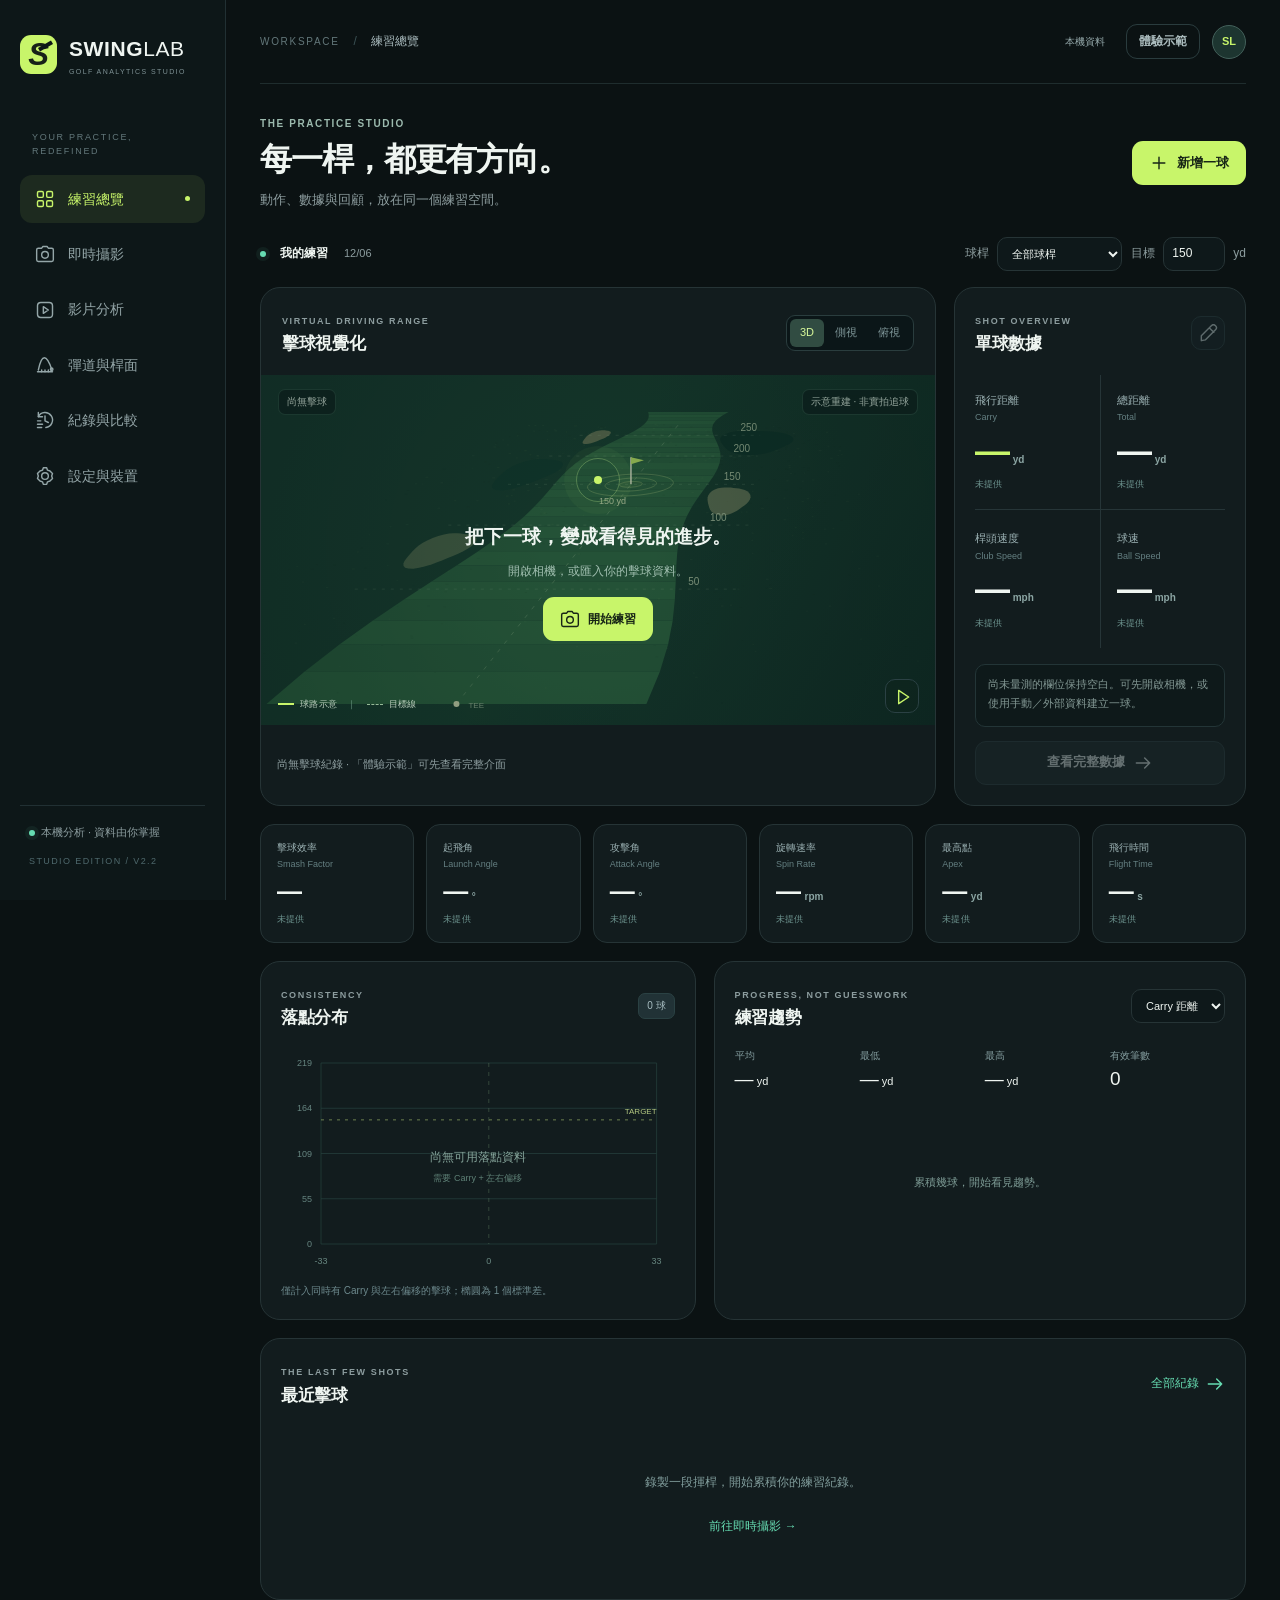
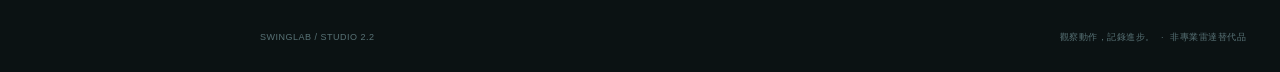
==== source/index.html @ a9afbece "Add files via upload" ====
<!DOCTYPE html>

<html lang="zh-Hant">
<head>
<meta charset="utf-8"/><meta content="width=device-width,initial-scale=1,viewport-fit=cover" name="viewport"/>
<meta content="#0b1313" name="theme-color"/><meta content="yes" name="apple-mobile-web-app-capable"/>
<meta content="SwingLab" name="apple-mobile-web-app-title"/>
<meta content="手機高爾夫姿態分析、影片標記、練習紀錄與彈道資料視覺化。" name="description"/>
<title>SwingLab — 高爾夫分析工作室</title>
<link href="assets/icon.svg" rel="icon" type="image/svg+xml"/>
<link href="styles.css?v=2.2.0" rel="stylesheet"/>
</head>
<body>
<div id="app">
<aside class="sidebar">
<a aria-label="SwingLab 首頁" class="brand" href="#overview"><span class="brand-mark">S<span></span></span><span>SWING<span class="brand-light">LAB</span><small>GOLF ANALYTICS STUDIO</small></span></a>
<div class="side-label">YOUR PRACTICE, REDEFINED</div>
<nav aria-label="主要功能" class="desktop-nav"></nav>
<div class="sidebar-bottom"><span class="connection-dot"></span>本機分析 · 資料由你掌握<small>STUDIO EDITION / V2.2</small></div>
</aside>
<main class="main">
<header class="topbar"><div class="mobile-brand"><span class="brand-mark">S<span></span></span><b>SWINGLAB</b></div><div class="breadcrumb"><span>WORKSPACE</span><span class="slash">/</span><b id="breadcrumb">練習總覽</b></div><div class="header-actions"><span class="chip subtle" id="sourceChip">本機資料</span><button class="btn ghost small" id="demoToggle" type="button">體驗示範</button><a aria-label="設定" class="avatar" href="#settings">SL</a></div></header>
<div class="demo-banner" hidden="" id="demoBanner"><span>展示模式</span>以下為預先建立的示範資料，不是你的實測結果。<button class="text-btn" id="leaveDemo">返回我的資料 →</button></div>
<div class="page-heading"><div><p class="eyebrow" id="pageEyebrow">THE PRACTICE STUDIO</p><h1 id="pageTitle">每一桿，都更有方向。</h1><p id="pageDescription">動作、數據與回顧，放在同一個練習空間。</p></div><button class="btn primary" data-action="new-shot"><span data-icon="plus"></span>新增一球</button></div>
<section aria-label="練習總覽" class="page active" id="page-overview">
<div class="workspace-bar"><div class="session-title"><span class="pulse-dot"></span><b id="sessionName">我的練習</b><span class="muted" id="sessionDate"></span></div><div class="toolbar"><label class="inline-label">球桿<select class="select small" id="overviewClub"><option value="all">全部球桿</option></select></label><label class="inline-label">目標<input aria-label="目標距離" class="target-input" id="targetDistance" max="400" min="1" type="number" value="150"/><span class="distance-unit">yd</span></label></div></div>
<div class="overview-grid">
<div class="range-panel panel">
<div class="panel-top"><div><span class="eyebrow">VIRTUAL DRIVING RANGE</span><h2>擊球視覺化</h2></div><div class="segmented" id="rangeViews"><button class="active" data-view="perspective">3D</button><button data-view="side">側視</button><button data-view="top">俯視</button></div></div>
<div class="range-stage"><canvas aria-label="根據擊球資料繪製的彈道示意" id="rangeCanvas"></canvas><div class="range-topline"><span class="chip glass" id="rangeShot">尚無擊球</span><span class="chip glass" id="rangeOrigin">示意重建 · 非實拍追球</span></div><div class="range-empty" id="rangeEmpty"><span class="empty-orbit"></span><strong>把下一球，變成看得見的進步。</strong><p>開啟相機，或匯入你的擊球資料。</p><a class="btn primary" href="#capture"><span data-icon="camera"></span>開始練習</a></div><div class="range-legend"><i></i>球路示意 <span>｜</span><i class="dashed"></i>目標線</div><button aria-label="重播彈道動畫" class="icon-btn range-replay" id="replayFlight" title="重播彈道動畫"><span data-icon="play"></span></button></div>
<div class="shot-rail" id="shotRail"></div>
</div>
<aside class="shot-panel panel"><div class="panel-top"><div><span class="eyebrow">SHOT OVERVIEW</span><h2 id="shotHeading">單球數據</h2></div><button aria-label="編輯這一球" class="icon-btn" id="editSelected"><span data-icon="edit"></span></button></div><div class="metrics-featured" id="primaryMetrics"></div><div class="shot-note" id="shotSourceNote">尚未量測的欄位保持空白。</div><button class="btn secondary full" id="allDataButton">查看完整數據 <span data-icon="arrow"></span></button></aside>
</div>
<div class="metric-strip" id="secondaryMetrics"></div>
<div class="lower-grid"><div class="panel"><div class="panel-top"><div><span class="eyebrow">CONSISTENCY</span><h2>落點分布</h2></div><span class="chip" id="dispersionCount">0 球</span></div><canvas aria-label="落點分布圖" class="plot scatter" id="dispersionCanvas"></canvas><div class="chart-caption">僅計入同時有 Carry 與左右偏移的擊球；橢圓為 1 個標準差。</div></div><div class="panel"><div class="panel-top"><div><span class="eyebrow">PROGRESS, NOT GUESSWORK</span><h2>練習趨勢</h2></div><select class="select small" id="trendMetric"><option value="carry">Carry 距離</option><option value="clubSpeed">桿頭速度</option><option value="ballSpeed">球速</option><option value="spin">旋轉速率</option></select></div><div class="mini-stats" id="trendStats"></div><canvas aria-label="逐球趨勢圖" class="plot trend" id="trendCanvas"></canvas></div></div>
<div class="panel recent-panel"><div class="panel-top"><div><span class="eyebrow">THE LAST FEW SHOTS</span><h2>最近擊球</h2></div><a class="text-btn" href="#history">全部紀錄 <span data-icon="arrow"></span></a></div><div id="recentShots"></div></div>
</section>
<section aria-label="即時分析" class="page" hidden="" id="page-capture">
<div class="capture-layout"><div>
<div class="panel camera-panel"><div class="panel-top"><div><span class="eyebrow">LIVE SWING ANALYSIS</span><h2>手機就是你的動作工作室</h2></div><span class="chip" id="liveState">相機未開啟</span></div><div class="control-row"><label>鏡頭<select id="cameraFacing"><option value="environment">後鏡頭</option><option value="user">前鏡頭</option></select></label><label>拍攝角度<select id="liveView"><option value="face">正面 Face-on</option><option value="dtl">後方 Down-the-line</option></select></label><label>球桿<select class="club-options" id="liveClub"></select></label></div>
<div class="media-stage" id="liveStage"><video autoplay="" id="liveVideo" muted="" playsinline="" webkit-playsinline=""></video><canvas id="liveOverlay"></canvas><div class="media-placeholder" id="livePlaceholder"><span class="camera-orbit" data-icon="camera"></span><strong>站好位置，準備你的下一桿。</strong><p>允許相機權限後，即可啟動人體姿態分析。</p></div><div class="stage-corners"></div><div class="stage-hud"><span id="liveFPS">AI 待機</span><span id="recClock">00:00</span></div><div aria-live="assertive" class="countdown" id="countdown"></div></div>
<div class="capture-actions"><button class="btn primary" id="openCamera"><span data-icon="camera"></span>開啟相機＋分析</button><button class="btn record" disabled="" id="recordButton"><i></i>3 秒倒數錄影</button><button class="btn secondary" disabled="" id="stopCamera">關閉相機</button></div><div class="status-line" id="liveStatus" role="status">畫面與影片只在你的裝置處理；模型首次使用需要連網。</div></div>
<div class="panel" hidden="" id="liveResult"><div class="panel-top"><h2>這一桿，已留下來。</h2><span class="chip" id="liveResultSource">影片＋姿態數據</span></div><div class="control-row"><button class="btn primary" id="openRecorded">回放與標記</button><button class="btn secondary" id="saveRecording">儲存到紀錄</button><button class="btn secondary" id="downloadRecording">另存原始影片</button></div><p class="hint" id="liveResultInfo"></p></div>
</div><aside class="analysis-aside"><div class="panel"><div class="panel-top"><div><span class="eyebrow">POSE / 2D PROJECTION</span><h2>即時動作數據</h2></div></div><div class="pose-metrics" id="liveMetrics"></div><button class="btn secondary full" disabled="" id="resetBaseline">設為預備姿勢基準</button><p class="hint">這是畫面上的 2D 投影角度，不代表真實三維肩髖旋轉。關節被遮住時不顯示數值。</p></div><div class="coach-card"><span class="eyebrow">FRAME IT RIGHT</span><h3>拍對，才看得清楚。</h3><div class="position-guide"><div class="guide-camera" data-icon="camera"></div><div class="guide-line"></div><div class="guide-body" data-icon="person"></div></div><p id="liveGuide">正面：鏡頭朝向胸口，固定於手部附近高度，全身與球桿盡量完整入鏡。</p><div class="tip-chips"><span>固定腳架</span><span>光線充足</span><span>避免超廣角</span></div></div></aside></div>
</section>
<section aria-label="影片分析" class="page" hidden="" id="page-video">
<div class="video-layout"><div><div class="panel" id="reviewMainPanel"><div class="panel-top"><div><span class="eyebrow">REPLAY &amp; REVIEW</span><h2>慢下來，看清每個細節。</h2></div><label class="btn primary small file-button"><span data-icon="upload"></span>選擇影片<input accept="video/*,.mp4,.mov" hidden="" id="videoFile" type="file"/></label></div><div class="review-workflow" id="reviewWorkflow">
<div class="workflow-heading"><strong>這支影片，要看什麼？</strong><span class="chip accent">V2.2</span></div>
<p id="reviewReadyHint" role="status">先選擇影片，再選一個分析項目。</p>
<div class="task-grid">
<button data-go-task="ball"><b>01 球路</b><small id="taskBallState">逐點標記影像軌跡</small></button>
<button data-go-task="speed"><b>02 桿速</b><small id="taskSpeedState">校正長度＋桿頭點</small></button>
<button data-go-task="face"><b>03 桿面方向</b><small id="taskFaceState">比較兩條方向線</small></button>
<button data-go-task="pose"><b>04 人體姿態</b><small id="taskPoseState">AI 骨架（需聯網）</small></button>
</div></div>
<div class="media-stage upload-stage" id="reviewStage"><video controls="" id="reviewVideo" playsinline="" preload="metadata" webkit-playsinline=""></video><canvas id="reviewOverlay"></canvas><div class="media-placeholder" id="videoPlaceholder"><span class="camera-orbit" data-icon="video"></span><strong>從相簿載入你的揮桿。</strong><p>MOV / MP4 · 依瀏覽器可解碼的格式</p></div><div class="marking-hud" hidden="" id="markingHUD"><b id="markingTitle"></b><span id="markingInstruction"></span></div></div>
<div class="timeline-bar"><button aria-label="往前一個時間步距" class="icon-btn" id="stepBack" title="往前一個時間步距"><span data-icon="back"></span></button><button aria-label="播放或暫停" class="icon-btn" id="togglePlayback" title="播放或暫停"><span data-icon="play"></span></button><button aria-label="往後一個時間步距" class="icon-btn" id="stepNext" title="往後一個時間步距"><span data-icon="next"></span></button><input aria-label="影片時間" id="videoSeek" max="1" min="0" step="0.001" type="range" value="0"/><span class="mono" id="videoTime">0.00 / 0.00</span></div><div class="inline-toolbox" id="inlineToolbox"><div class="tool-grid" id="annotationTools"><button class="active" data-tool="none"><span data-icon="cursor"></span>瀏覽</button><button data-tool="ball"><span data-icon="target"></span>標記球路</button><button data-tool="club"><span data-icon="golf"></span>標記桿頭</button><button data-tool="scale"><span data-icon="ruler"></span>設定比例</button><button data-tool="line"><span data-icon="line"></span>參考直線</button><button data-tool="angle"><span data-icon="angle"></span>三點量角</button><button data-tool="target"><span data-icon="target"></span>目標方向</button><button data-tool="face"><span data-icon="golf"></span>桿面朝向</button></div><p class="hint" id="toolHelp">切到標記工具後，先暫停影片，再點選畫面。</p><div class="control-row compact"><button class="btn secondary small" id="undoAnnotation">復原</button><button class="btn ghost small" id="clearAnnotations">清除標記</button><button class="btn secondary small" id="markNext">下一個時間點</button><button class="btn ghost small" id="finishMarks">結束標記</button></div></div>
<div class="control-row"><label>播放速度<select id="playbackRate"><option value="0.25">0.25×</option><option value="0.5">0.5×</option><option selected="" value="1">1×</option><option value="2">2×</option></select></label><label>時間步距<select id="stepFPS"><option value="30">1/30 秒</option><option value="60">1/60 秒</option><option value="120">1/120 秒</option><option value="240">1/240 秒</option></select></label><label>拍攝角度<select id="videoView"><option value="face">正面 Face-on</option><option value="dtl">後方 Down-the-line</option></select></label></div>
<div class="capture-actions"><button class="btn primary" disabled="" id="analyzeVideo">AI 分析目前人體</button><button class="btn secondary" disabled="" id="analyzeClip">AI 掃描姿態區段</button><button class="btn secondary" hidden="" id="cancelAnalysis">取消掃描</button><button class="btn ghost" disabled="" id="snapshotVideo"><span data-icon="download"></span>匯出標記截圖</button></div>
<div class="control-row compact"><label>分析起點（秒）<input id="clipStart" min="0" step="0.01" type="number" value="0"/></label><label>分析終點（秒）<input id="clipEnd" min="0" step="0.01" type="number" value="5"/></label><label>取樣頻率<select id="sampleFPS"><option value="10">10 次／播放秒</option><option selected="" value="15">15 次／播放秒</option><option value="30">30 次／播放秒</option></select></label></div><progress hidden="" id="analysisProgress" max="1" value="0"></progress><div class="status-line" id="videoStatus" role="status">選擇影片後，可使用回放與標記工具。</div>
</div><section class="panel review-results" id="reviewResults">
<div class="panel-top"><div><span class="eyebrow">THIS VIDEO / RESULTS</span><h2>這支影片的分析結果</h2></div><span class="chip" id="resultOrigin">等待載入</span></div>
<p class="hint">下列圖表直接使用你在影片標記的資料，不讀取其他球的雷達欄位。</p>
<div aria-label="影片結果分類" class="review-result-tabs" role="tablist">
<button aria-selected="true" class="active" data-result-tab="ball" role="tab">球路圖</button><button aria-selected="false" data-result-tab="club" role="tab">桿頭軌跡</button><button aria-selected="false" data-result-tab="speed" role="tab">速度曲線</button><button aria-selected="false" data-result-tab="face" role="tab">方向夾角</button></div>
<div class="review-result-plot"><canvas aria-label="本支影片標記結果圖" id="reviewResultCanvas"></canvas><div class="result-empty" id="reviewResultEmpty"><b>尚無標記資料</b><p>標記後，結果會即時出現在這裡。</p></div></div>
<div class="result-detail" id="reviewResultText" role="status"></div>
<div class="result-actions"><button class="btn primary small" id="resultNextAction">開始標記</button><button class="btn secondary small" id="resultSave">儲存影片與分析</button><button class="btn secondary small" id="exportMarksCSV">匯出標記 CSV</button></div>
<details class="mark-details"><summary>檢查各時點標記</summary><p class="hint">同一時點再點會更新該點；點時間可跳回原畫面。</p><div class="table-scroll"><table class="summary-table"><thead><tr><th>類別</th><th>影片時間</th><th>X / Y (%)</th><th>操作</th></tr></thead><tbody id="markRows"></tbody></table></div></details>
</section>
<div class="panel"><div class="panel-top"><div><span class="eyebrow">SWING SEQUENCE</span><h2>揮桿節奏</h2></div><span class="chip">手動標記時點</span></div><div class="phase-buttons"><button data-phase="address"><b>01</b>預備位<span id="phase-address">設為目前時間</span></button><button data-phase="top"><b>02</b>上桿頂點<span id="phase-top">設為目前時間</span></button><button data-phase="impact"><b>03</b>擊球瞬間<span id="phase-impact">設為目前時間</span></button><button data-phase="finish"><b>04</b>收桿<span id="phase-finish">設為目前時間</span></button></div><div class="tempo-info" id="tempoInfo">先標記預備位、頂點、擊球時點，再計算上桿／下桿時間比。</div><button class="text-btn" id="clearPhases">清除時點</button></div>
</div><aside class="analysis-aside"><div class="panel" id="calibrationPanel"><div class="panel-top"><h2>比例與分析設定</h2><span class="chip accent">CALIBRATION</span></div>
<h3>影像速度校正</h3><label>兩個比例點之間的實際長度（cm）<input id="scaleCm" max="1000" min="0.1" placeholder="請輸入真實量過的長度" step="any" type="number" value=""/></label><p class="hint" id="scaleState">比例尚未設定；不使用預設長度冒充校正。</p><label>慢動作倍率（播放秒 ÷ 實際秒）<select id="slowRatio"><option value="1">1×（正常時間）</option><option value="2">2×</option><option value="4">4×</option><option value="8">8×</option></select></label><p class="hint">參考長度須與桿頭運動位於相近深度。選步距不會自動辨識拍攝 FPS；變速片段應先裁切成固定倍率。</p><div class="estimate-card"><span>桿頭投影速度 · 2D 估算</span><strong id="projectedSpeed">—<small> km/h</small></strong><p id="projectedInfo">先設比例，再於不同時間標記桿頭。不是雷達 Club Speed。</p></div><div class="estimate-card face-estimate"><span>桿面標記方向差 · 2D</span><strong id="projectedFace">—<small>°</small></strong><p id="projectedFaceInfo">各點兩點設定「目標方向」和「桿面朝向」箭頭。不等於真實桿面開閉角。</p></div><div class="control-row"><button class="btn primary full" disabled="" id="saveVideoShot">儲存這次分析</button><button class="btn secondary full" disabled="" id="exportAnalysis">匯出分析 JSON</button><button class="btn secondary full" disabled="" id="downloadReviewSource">另存原始影片</button></div></div>
<div class="panel"><div class="panel-top"><h2>目前畫面姿態</h2></div><div class="pose-metrics" id="videoMetrics"></div></div></aside></div>
</section>
<section aria-label="彈道與桿面" class="page" hidden="" id="page-flight">
<div class="flight-workbench">
<div class="flight-intro"><div><p class="eyebrow">CAPTURE. TRACE. UNDERSTAND.</p><h2>從畫面，找出這一桿的線索。</h2><p>上傳影片或直接開鏡頭；錄完就在這裡回放、標記與保存。</p></div><span class="chip accent">STUDIO 2.2</span></div>
<div aria-label="影像來源" class="flight-mode-tabs" role="tablist">
<button aria-controls="flightReviewHost" aria-selected="true" class="active" data-mode="video" id="flightModeVideo" role="tab"><span data-icon="upload"></span><span><b>上傳影片</b><small>相簿與錄後回放</small></span></button>
<button aria-controls="flightCaptureHost" aria-selected="false" data-mode="camera" id="flightModeCamera" role="tab" tabindex="-1"><span data-icon="camera"></span><span><b>手機相機</b><small>即時姿態＋同步錄影</small></span></button>
</div>
<div class="flight-steps"><span><b>01</b>選擇來源</span><span><b>02</b>回放定位</span><span><b>03</b>標記與校正</span><span><b>04</b>保存分析</span></div>
<p class="flight-boundary"><span class="connection-dot"></span>即時：人體姿態。錄後：手動標球路、校正桿速、比較桿面方向線。不會自動產生雷達數據。</p>
</div>
<div class="flight-summary" hidden="" id="flightSummary">
<div><span>本段影片</span><strong id="flightClipLength">—</strong><small id="flightClipSource">尚未載入</small></div>
<div><span>球路標記</span><strong id="flightBallCount">0<small>點</small></strong><small>手動點選的影像軌跡</small></div>
<div><span>桿頭投影速度</span><strong id="flightProjectedSpeed">—</strong><small>校正後的區間平均峰值</small></div>
<div><span>桿面標記方向差</span><strong id="flightFaceAngle">—</strong><small>畫面線條夾角，非真實 Face Angle</small></div>
</div>
<div class="flight-context" id="flightContext" role="status">上傳後，選「球路」、「桿速」或「桿面方向」，按提示操作。</div>
<div aria-labelledby="flightModeVideo" class="flight-host" id="flightReviewHost" role="tabpanel"></div>
<div aria-labelledby="flightModeCamera" class="flight-host" hidden="" id="flightCaptureHost" role="tabpanel"></div>
<details class="flight-external panel" id="flightExternalDetails"><summary><span><b>進階：外部雷達數據（非影片分析）</b><small>3D 距離、旋轉與真實桿面角需另行輸入，上傳影片不會填入。</small></span><span class="chip">展開資料</span></summary><div class="external-warning">這區不是按了就會分析影片的功能。影片結果請看上方的「這支影片的分析結果」。<button class="btn secondary small" data-action="new-shot">另行輸入外部數據</button></div>
<div class="workspace-bar"><div><span class="eyebrow">BALL FLIGHT LAB</span><h2>讀懂這一球的方向。</h2></div><select aria-label="已存擊球資料" class="select" id="flightShot"><option value="">尚無擊球</option></select><button class="btn secondary small" id="flightOpenSaved">開啟這球影片</button></div>
<div class="flight-layout"><div class="panel"><div class="panel-top"><h2>多視角彈道</h2><div class="segmented" id="flightViews"><button class="active" data-view="perspective">3D</button><button data-view="side">側視</button><button data-view="top">俯視</button></div></div><div class="range-stage large"><canvas id="flightCanvas"></canvas><div class="range-topline"><span class="chip glass">資料重建示意 · 非實拍球路</span></div></div><div class="chart-caption" id="flightCaption">需要 Carry、Apex、Offline 才能繪製完整示意；缺少的值不會自動補零。</div></div><div class="panel"><div class="panel-top"><div><span class="eyebrow">DELIVERY</span><h2>桿面與路徑</h2></div><span class="chip" id="deliverySource">資料來源</span></div><div class="delivery-diagram" id="deliveryDiagram"></div><div class="delivery-numbers" id="deliveryNumbers"></div><p class="hint">球桿路徑與桿面角度以輸入或匯入數據繪製，不是從人體骨架推算。</p></div></div>
<div class="panel"><div class="panel-top"><div><span class="eyebrow">ALL THE DETAILS</span><h2>完整擊球參數</h2></div><button class="btn secondary small" id="editFlightShot">編輯這一球</button></div><div class="full-metrics" id="fullMetrics"></div></div>
</details>
</section>
<section aria-label="紀錄與比較" class="page" hidden="" id="page-history">
<div class="history-topstats" id="historyStats"></div><div class="panel"><div class="panel-top"><div><span class="eyebrow">YOUR SHOT LIBRARY</span><h2>每一球，都值得回顧。</h2></div><div class="toolbar"><button class="btn secondary small" id="exportCSV"><span data-icon="download"></span>CSV</button><button class="btn secondary small" id="exportJSON">JSON 備份</button></div></div>
<div class="history-filters"><label class="search-box"><span data-icon="search"></span><input id="historySearch" placeholder="搜尋球桿、備註、日期" type="search"/></label><select class="select" id="historyClub"><option value="all">全部球桿</option></select><select class="select" id="historySource"><option value="all">全部來源</option><option value="manual">手動輸入</option><option value="import">外部匯入</option><option value="camera">相機姿態</option><option value="video">影片分析</option></select></div>
<div class="compare-bar" hidden="" id="compareBar"><span id="compareCount"></span><button class="btn primary small" id="compareSelected">比較選取紀錄</button><button class="text-btn" id="clearComparison">取消選取</button></div>
<div class="table-scroll"><table class="shot-table"><thead><tr><th>比較</th><th>擊球 / 球桿</th><th>來源</th><th>Carry</th><th>桿頭速度</th><th>Smash</th><th>左右偏移</th><th>影片</th><th>操作</th></tr></thead><tbody id="historyBody"></tbody></table></div><div class="empty-state" hidden="" id="historyEmpty"><span data-icon="archive"></span><h3>你的練習故事，從第一球開始。</h3><p>錄下一次揮桿，或匯入既有數據。</p><button class="btn primary" data-action="new-shot">新增一球</button></div>
</div><div class="panel"><div class="panel-top"><div><span class="eyebrow">CLUB GAPPING</span><h2>球桿距離比較</h2></div><span class="chip">按球桿分組平均 Carry</span></div><div id="clubGapping"></div></div>
</section>
<section aria-label="設定與裝置" class="page" hidden="" id="page-settings">
<div class="settings-grid"><div class="panel"><div class="panel-top"><div><span class="eyebrow">PERSONAL WORKSPACE</span><h2>練習偏好</h2></div></div><label>顯示名稱<input id="profileName" maxlength="40" placeholder="我的練習" type="text"/></label><div class="control-row"><label>距離單位<select id="distanceUnit"><option value="yd">碼 yd</option><option value="m">公尺 m</option></select></label><label>速度單位<select id="speedUnit"><option value="mph">mph</option><option value="kmh">km/h</option><option value="mps">m/s</option></select></label></div><div class="control-row"><label>慣用手<select id="handedness"><option value="right">右手</option><option value="left">左手</option></select></label><label>錄影上限<select id="recordLimit"><option value="15">15 秒</option><option selected="" value="30">30 秒</option><option value="60">60 秒</option></select></label></div><label class="checkbox-row"><input id="autoStore" type="checkbox"/>錄影完成後自動存到此瀏覽器</label><button class="btn primary full" id="saveSettings">儲存設定</button><p class="hint">慣用手儲存在個人設定；人體左右標記仍按解剖學左右，不做鏡像交換。</p></div>
<div class="panel"><div class="panel-top"><div><span class="eyebrow">DEVICE &amp; DATA</span><h2>資料來源與裝置</h2></div><span class="chip warn">未連接雷達</span></div><div class="device-card"><span data-icon="radar"></span><div><strong>Launch Monitor</strong><p>Golfpark / X1 PLUS：尚未取得通訊協定，未串接。</p></div></div><div class="capabilities" id="capabilities"></div><p class="hint">目前不把藍牙連線成功等同於讀到擊球資料。CSV／JSON 匯入已可用；品牌欄位必須轉成下方範本格式。</p><label class="btn primary full file-button"><span data-icon="upload"></span>匯入 CSV / JSON<input accept=".csv,.json,text/csv,application/json" hidden="" id="importFile" type="file"/></label><button class="btn secondary full" id="getTemplate">下載匯入範本</button><p class="status-line" id="importStatus"></p></div>
<div class="panel"><div class="panel-top"><div><span class="eyebrow">CONDITIONS</span><h2>練習環境備註</h2></div><span class="chip">手動記錄</span></div><div class="control-row"><label>溫度 °C<input id="temperature" max="60" min="-20" placeholder="未提供" step="0.1" type="number"/></label><label>相對濕度 %<input id="humidity" max="100" min="0" placeholder="未提供" type="number"/></label><label>氣壓 hPa<input id="pressure" max="1100" min="500" placeholder="未提供" type="number"/></label></div><p class="hint">僅作為練習情境備註，不冒充手機感測器讀值，也不拿來修正距離。</p><button class="btn secondary full" id="saveEnvironment">儲存環境備註</button></div>
<div class="panel"><div class="panel-top"><div><span class="eyebrow">PRIVATE BY DESIGN</span><h2>資料保管</h2></div></div><p class="hint readable">擊球資料保存在本機瀏覽器，影片使用 IndexedDB 儲存。清除網站資料、瀏覽器回收空間、或換裝置，都可能遺失內容。JSON 備份只含擊球數據；影片與逐幀分析 JSON 請另外下載。</p><div class="control-row"><button class="btn secondary" id="requestPersistence">請求保留儲存空間</button><button class="btn secondary" id="migrateLegacy">讀取舊版紀錄</button></div><div class="status-line" id="storageInfo">正在檢查本機儲存空間…</div><hr/><button class="btn danger full" id="clearAll">刪除本機 SwingLab 紀錄</button></div></div>
<div class="panel"><div class="panel-top"><h2>功能與量測邊界</h2><span class="chip">不混淆示意與實測</span></div><div class="boundary-grid"><div><b>手機直接可用</b><p>即時人體骨架、2D 關節角度、同步原始錄影、影片回放、逐時點標記、比較與匯出。</p></div><div><b>需要校正或輸入</b><p>2D 桿頭投影速度要有尺度和時間校正。球路線由逐幀點選；3D 彈道是根據數據的示意重建。</p></div><div><b>仍需外部量測</b><p>可靠的球速、旋轉、桿面角與完整彈道數據需合適感測設備與協定，本版提供輸入、匯入和視覺化。</p></div></div></div>
</section>
<footer class="footer"><span>SWINGLAB / STUDIO 2.2</span><span>觀察動作，記錄進步。<span class="footer-dot">·</span>非專業雷達替代品</span></footer>
</main><nav aria-label="手機功能選單" class="mobile-nav"></nav>
</div>
<div class="modal-backdrop" hidden="" id="shotModal"><section aria-labelledby="shotModalTitle" aria-modal="true" class="modal" role="dialog"><div class="modal-header"><div><p class="eyebrow">SHOT DETAILS</p><h2 id="shotModalTitle">新增一球</h2></div><button aria-label="關閉" class="icon-btn modal-close"><span data-icon="close"></span></button></div><form id="shotForm"><div class="modal-body"><div class="notice neutral">這裡是手動輸入或外部數據。未提供的欄位留白，不會從人體姿態自動補值。</div><input id="shotID" type="hidden"/><div class="control-row"><label>球桿<select class="club-options" id="formClub"></select></label><label>日期時間<input id="formDate" required="" type="datetime-local"/></label></div><div class="input-metrics" id="shotFields"></div><label>備註<textarea id="formNotes" maxlength="500" placeholder="球路、手感，或本球想改善的地方" rows="2"></textarea></label><p class="error-text" id="shotFormError"></p></div><div class="modal-footer"><button class="btn secondary modal-close" type="button">取消</button><button class="btn primary" type="submit">儲存這一球</button></div></form></section></div>
<div class="modal-backdrop" hidden="" id="compareModal"><section aria-labelledby="comparisonTitle" aria-modal="true" class="modal wide" role="dialog"><div class="modal-header"><div><p class="eyebrow">SIDE BY SIDE</p><h2 id="comparisonTitle">逐球比較</h2></div><button aria-label="關閉" class="icon-btn modal-close"><span data-icon="close"></span></button></div><div class="modal-body" id="comparisonContent"></div></section></div>
<div aria-live="polite" id="toast" role="status"></div>
<noscript><div class="noscript">此程式需要啟用 JavaScript。</div></noscript>
<script defer="" src="js/core.js?v=2.2.0"></script>
<script defer="" src="js/visuals.js?v=2.2.0"></script>
<script defer="" src="js/pose.js?v=2.2.0"></script>
<script defer="" src="js/projection.js?v=2.2.0"></script>
<script defer="" src="js/video.js?v=2.2.0"></script>
<script defer="" src="js/live.js?v=2.2.0"></script>
<script defer="" src="js/flight.js?v=2.2.0"></script>
<script defer="" src="js/feedback.js?v=2.2.0"></script><script defer="" src="js/app.js?v=2.2.0"></script>
</body></html>
---- source/styles.css ----
:root{--bg:#0b1213;--surface:#121c1e;--surface2:#182326;--line:#263436;--muted:#8d9d9f;--text:#eff5f1;--lime:#c8f56a;--green:#66dcb2;--cyan:#80cbd8;--danger:#f19688;--r:20px;font-family:-apple-system,BlinkMacSystemFont,"Segoe UI","Noto Sans TC",sans-serif;color-scheme:dark}
*{box-sizing:border-box}body{margin:0;background:var(--bg);color:var(--text);font-size:14px;line-height:1.6}button,input,select,textarea{font:inherit}button,a,input,select,textarea{-webkit-tap-highlight-color:transparent}button,a{touch-action:manipulation}button{cursor:pointer}button:disabled{cursor:not-allowed;opacity:.42}button:focus-visible,a:focus-visible{outline:2px solid var(--lime);outline-offset:3px}a{color:inherit;text-decoration:none}h1,h2,h3,p{margin:0}h1{font-size:32px;font-weight:750;letter-spacing:-1.1px;line-height:1.35}h2{font-size:18px;font-weight:650;letter-spacing:-.35px}h3{font-size:16px}small{font-size:11px}button{border:0}input,select,textarea{border:1px solid var(--line);background:#0e181a;color:var(--text);border-radius:10px;padding:10px 12px;min-width:0;max-width:100%;outline:none}input:focus,select:focus,textarea:focus{border-color:var(--green);box-shadow:0 0 0 3px #66dcb215}input[type=checkbox]{accent-color:var(--lime);width:18px;height:18px}input[type=range]{padding:0;accent-color:var(--lime)}input[type=file]{padding:9px}label{display:flex;flex-direction:column;gap:6px;font-size:12px;color:var(--muted)}label+label{margin-top:13px}select{cursor:pointer}hr{border:0;border-top:1px solid var(--line);margin:20px 0}svg.icon{width:20px;height:20px;stroke:currentColor;stroke-width:1.7;fill:none;stroke-linecap:round;stroke-linejoin:round;flex-shrink:0;vertical-align:middle}[hidden]{display:none!important}.mono{font-variant-numeric:tabular-nums;font-family:"SFMono-Regular",Consolas,monospace}.muted{color:var(--muted)}.eyebrow{font-size:10px;color:var(--muted);font-weight:600;letter-spacing:1.6px;line-height:1.5;margin-bottom:7px}.sidebar{position:fixed;inset:0 auto 0 0;width:226px;background:#0d1718;border-right:1px solid #213033;padding:32px 20px;z-index:30;display:flex;flex-direction:column}.brand{display:flex;gap:12px;align-items:center;font-size:21px;font-weight:800;letter-spacing:.6px}.brand small{display:block;font-weight:400;letter-spacing:1.4px;font-size:7px;color:#7f9295;margin-top:0}.brand-light{font-weight:300}.brand-mark{position:relative;background:var(--lime);color:#172118;width:37px;height:39px;border-radius:11px;font-style:italic;display:flex;align-items:center;justify-content:center;font-size:31px;font-weight:850;line-height:1;letter-spacing:-3px;padding-right:3px;flex-shrink:0}.brand-mark span{position:absolute;right:4px;top:9px;height:4px;width:15px;background:#0d1718;transform:rotate(-30deg)}.side-label{font-size:9px;letter-spacing:1.7px;color:#62777a;margin:53px 12px 16px}.desktop-nav{display:flex;flex-direction:column;gap:7px}.nav-item{padding:13px 15px;display:flex;gap:13px;align-items:center;color:#94a6a8;border-radius:12px;font-size:14px}.nav-item:hover{background:#182627;color:#fff}.nav-item.active{background:#c8f56a15;color:var(--lime)}.nav-item.active:after{content:"";width:5px;height:5px;margin-left:auto;border-radius:50%;background:var(--lime)}.nav-item small{font-size:10px;color:#54706c}.sidebar-bottom{margin-top:auto;font-size:11px;color:#8b9c9e;padding:18px 9px 0;border-top:1px solid #213033}.sidebar-bottom small{display:block;color:#4f696d;font-size:9px;letter-spacing:1.4px;margin-top:12px}.connection-dot,.pulse-dot{width:6px;height:6px;display:inline-block;border-radius:50%;background:var(--green);margin-right:6px;box-shadow:0 0 0 4px #66dcb211}.main{margin-left:226px;padding:0 34px 0;max-width:1900px}.topbar{height:84px;border-bottom:1px solid #1f2d2e;display:flex;align-items:center;justify-content:space-between;gap:12px}.breadcrumb{display:flex;gap:14px;align-items:center;font-size:12px}.breadcrumb>span:first-child{font-size:10px;letter-spacing:1.7px;color:#63777a}.slash{color:#3c5256}.breadcrumb b{font-weight:450;color:#a9babd}.header-actions{display:flex;align-items:center;gap:12px}.avatar{height:34px;width:34px;display:flex;align-items:center;justify-content:center;border-radius:50%;border:1px solid #43605a;font-size:11px;background:#1d3530;color:var(--lime);font-weight:650}.mobile-brand,.mobile-nav{display:none}.page-heading{display:flex;justify-content:space-between;gap:20px;align-items:center;padding:32px 0 26px}.page-heading p:not(.eyebrow){color:var(--muted);font-size:13px;margin-top:9px}.page-heading .eyebrow{color:#9cbaae}.btn{display:inline-flex;align-items:center;justify-content:center;gap:8px;padding:11px 17px;min-height:44px;border-radius:11px;font-size:13px;font-weight:650;line-height:1.45;transition:background .15s,transform .15s;text-align:center;white-space:normal}.btn:active:not(:disabled){transform:translateY(1px)}.btn.primary{background:var(--lime);color:#172516}.btn.primary:hover{background:#d6fc87}.btn.secondary{background:#1c2b2e;color:#d6e3e2;border:1px solid #2e4144}.btn.ghost{background:transparent;color:#aabbbd;border:1px solid #2a3c3e}.btn.small{font-size:12px;min-height:35px;padding:7px 12px}.btn.small svg{width:16px;height:16px}.btn.full{width:100%;margin-top:14px}.btn.record{background:#e9efdf;color:#283828}.btn.record i{width:10px;height:10px;border-radius:50%;background:#c64843}.btn.record.recording{background:#4c2524;color:#ffbeb4;border:1px solid #8b3d38}.btn.danger{background:#452624;color:#ffb2a4}.text-btn{border:0;background:transparent;color:var(--green);font-size:12px;display:inline-flex;align-items:center;gap:6px;cursor:pointer;padding:5px 0}.icon-btn{width:34px;height:34px;display:inline-flex;align-items:center;justify-content:center;border:1px solid #2b4144;border-radius:10px;background:#152326;color:#c7d7d8;flex-shrink:0}.icon-btn:hover{background:#25383a}.chip{display:inline-flex;align-items:center;gap:5px;border-radius:7px;padding:4px 8px;font-size:10px;white-space:nowrap;background:#213236;color:#a7bdc1;border:1px solid #2a4143;font-weight:500}.chip.accent{color:var(--lime);background:#273820;border-color:#3b4d2f}.chip.subtle{background:transparent;border-color:transparent;color:#95a9ab}.chip.warn{background:#302f20;color:#dcc88e;border-color:#47422b}.chip.glass{background:#0a1b1bbf;backdrop-filter:blur(12px);color:#d4e4d9;border-color:#38645388}.demo-banner{margin-top:16px;border:1px solid #584d2e;border-radius:10px;background:#332e20;color:#e1d1a5;padding:10px 13px;font-size:12px;display:flex;align-items:center;gap:10px;flex-wrap:wrap}.demo-banner>span{color:#f2d47e;font-weight:700}.demo-banner button{margin-left:auto;color:#eedcaa}.workspace-bar{display:flex;justify-content:space-between;gap:12px;align-items:center;margin-bottom:16px;flex-wrap:wrap}.session-title{display:flex;align-items:center;gap:8px;font-size:12px}.session-title .muted{margin-left:8px;font-size:11px}.toolbar{display:flex;gap:9px;align-items:center}.inline-label{flex-direction:row;align-items:center;gap:8px;white-space:nowrap}.toolbar label+label{margin:0}.select.small{font-size:11px;padding:7px 10px;min-height:34px}.target-input{width:62px;padding:6px 8px;font-size:12px}.panel{background:var(--surface);border:1px solid var(--line);border-radius:var(--r);padding:20px;overflow:hidden}.panel-top{display:flex;justify-content:space-between;gap:12px;align-items:center;margin-bottom:17px}.panel-top .eyebrow{margin-bottom:3px;font-size:9px}.panel-top h2{font-size:17px}.overview-grid{display:grid;grid-template-columns:minmax(0,1fr) 292px;gap:18px}.range-panel{padding:0}.range-panel>.panel-top{padding:20px 21px 0}.segmented{display:flex;background:#0b1618;border:1px solid #2a3d3e;padding:3px;border-radius:9px;gap:1px;flex-shrink:0}.segmented button{padding:5px 10px;border-radius:6px;background:transparent;color:#829a9c;font-size:11px;min-height:28px}.segmented button.active{background:#314c42;color:#dafa9b}.range-stage{height:350px;position:relative;overflow:hidden;background:#102824}.range-stage canvas{width:100%;height:100%;display:block}.range-stage.large{height:395px;border-radius:12px}.range-topline{position:absolute;top:14px;left:17px;right:17px;display:flex;justify-content:space-between;gap:8px;pointer-events:none}.range-legend{display:flex;align-items:center;gap:6px;position:absolute;bottom:13px;left:17px;font-size:9px;color:#bed1c0;letter-spacing:.3px;pointer-events:none}.range-legend span{margin:0 4px;color:#6e9983}.range-legend i{display:block;width:16px;height:2px;background:var(--lime)}.range-legend i.dashed{height:0;border-bottom:1px dashed #97ba98;background:transparent}.range-replay{position:absolute;right:16px;bottom:12px;background:#0e251ec9;color:var(--lime)}.range-empty{position:absolute;inset:0;display:flex;align-items:center;justify-content:center;flex-direction:column;gap:10px;text-align:center;padding:25px;background:#10221c55}.range-empty strong{font-size:19px;max-width:280px}.range-empty p{font-size:12px;color:#a1bfb0}.range-empty .btn{margin-top:6px;font-size:12px}.empty-orbit{width:44px;height:44px;border-radius:50%;border:1px solid #9fcb7866;box-shadow:0 0 0 12px #c8f56a09;position:relative;margin-bottom:10px}.empty-orbit:after{content:"";position:absolute;background:var(--lime);width:8px;height:8px;border-radius:50%;top:17px;left:17px}.shot-rail{min-height:80px;padding:13px 16px;display:flex;gap:9px;overflow:auto;align-items:center}.shot-pill{border:1px solid #2b3a3d;background:#162225;min-width:84px;padding:8px 10px;border-radius:9px;color:#c4d2ce;text-align:left;flex-shrink:0}.shot-pill.active{border-color:#648052;background:#26382a;color:var(--lime)}.shot-pill>span{display:block;font-size:9px;color:#7d9593}.shot-pill strong{font-size:13px;font-weight:600}.shot-pill em{font-style:normal;font-size:9px;padding-left:4px}.shot-rail .muted{font-size:11px}.shot-panel{display:flex;flex-direction:column}.metrics-featured{display:grid;grid-template-columns:1fr 1fr;gap:0}.featured-metric{padding:17px 8px 18px 0;border-bottom:1px solid #263538}.featured-metric:nth-child(2n){padding-left:16px;border-left:1px solid #263538}.featured-metric:nth-child(n+3){padding-top:20px;border-bottom:0}.metric-label{font-size:11px;color:#9ab0b2}.metric-label small{display:block;font-size:9px;color:#647f81;margin-top:1px}.metric-value{display:flex;align-items:baseline;gap:4px;white-space:nowrap;font-variant-numeric:tabular-nums;letter-spacing:-1.3px;font-size:35px;font-weight:550;line-height:1.5}.metric-value small{color:#8ca6a4;font-size:10px;letter-spacing:0}.featured-metric:first-child .metric-value{color:var(--lime)}.metric-source{font-size:9px;color:#6e9590;letter-spacing:.1px}.shot-note{font-size:11px;color:#829793;background:#0e191a;border:1px solid #233537;padding:10px 12px;border-radius:10px;line-height:1.7;margin:16px 0 0;flex:1}.shot-panel .btn{margin-top:14px}.metric-strip{display:grid;grid-template-columns:repeat(6,1fr);gap:12px;margin:18px 0}.stat-card{background:var(--surface);border:1px solid var(--line);border-radius:14px;padding:15px 16px;min-width:0}.stat-card .metric-value{font-size:25px;letter-spacing:-.5px;line-height:1.65}.stat-card .metric-label{font-size:10px}.lower-grid{display:grid;grid-template-columns:minmax(0,.9fr) minmax(0,1.1fr);gap:18px;margin-bottom:18px}.plot{width:100%;display:block}.scatter{height:225px}.trend{height:170px;margin-top:6px}.chart-caption{font-size:10px;color:#6c888c;line-height:1.6;margin-top:10px}.mini-stats{display:flex;gap:30px;min-height:43px}.mini-stats>div span{font-size:10px;color:#829b9d;display:block}.mini-stats strong{font-size:19px;font-weight:500;font-variant-numeric:tabular-nums}.recent-row{display:grid;grid-template-columns:100px 1fr 1fr 1fr 32px;align-items:center;gap:15px;border-top:1px solid #223437;padding:13px 0}.recent-row strong{font-size:12px}.recent-row small{color:#799195;display:block;font-size:10px}.recent-row .recent-value{font-size:15px}.club-icon{display:inline-flex;width:36px;height:36px;background:#223b31;border-radius:10px;align-items:center;justify-content:center;color:var(--lime);font-size:10px;margin-right:9px}.recent-id{display:flex;align-items:center}.footer{display:flex;justify-content:space-between;gap:12px;flex-wrap:wrap;font-size:9px;color:#587276;letter-spacing:.5px;padding:30px 0 27px}.footer-dot{margin:0 6px}.page{min-width:0}.capture-layout,.video-layout{display:grid;grid-template-columns:minmax(0,1fr) 310px;gap:20px}.analysis-aside{display:flex;flex-direction:column;gap:18px}.capture-layout>div>.panel,.video-layout>div>.panel{margin-bottom:18px}.control-row{display:flex;gap:12px;flex-wrap:wrap;align-items:flex-end}.control-row>label{flex:1;min-width:90px}.control-row label+label{margin:0}.control-row .btn{flex:1}.control-row.compact{gap:9px;margin-top:14px}.control-row.compact label{font-size:10px}.control-row.compact input,.control-row.compact select{padding:8px 9px;font-size:12px}.media-stage{position:relative;background:#080f10;width:100%;aspect-ratio:16/10;border-radius:13px;overflow:hidden;margin:17px 0 12px;border:1px solid #273b3d}.media-stage video{display:block;width:100%;height:100%;object-fit:contain;position:absolute;inset:0}.media-stage canvas{position:absolute;inset:0;width:100%;height:100%;pointer-events:none}.media-placeholder{position:absolute;inset:0;display:flex;flex-direction:column;gap:12px;align-items:center;justify-content:center;text-align:center;padding:25px;background:radial-gradient(ellipse at 50% 30%,#19362e 0,#0d191a 50%,#0a1415 100%)}.media-placeholder strong{font-size:17px;font-weight:500;color:#c9dcd3}.media-placeholder p{font-size:11px;color:#718f8b}.camera-orbit{display:flex;width:72px;height:72px;align-items:center;justify-content:center;border:1px solid #4a675c;border-radius:50%;color:var(--lime);margin-bottom:10px;box-shadow:0 0 0 18px #4a675c0c,0 0 0 40px #4a675c07}.camera-orbit svg{width:31px;height:31px}.stage-corners{position:absolute;inset:12%;pointer-events:none;border-left:1px solid #77b08b45;border-right:1px solid #77b08b45}.stage-hud{position:absolute;top:10px;left:12px;right:12px;display:flex;justify-content:space-between;font-size:10px;color:#e7f5ed;pointer-events:none}.stage-hud span{background:#071511a6;padding:4px 8px;border-radius:6px;font-variant-numeric:tabular-nums}.countdown{position:absolute;inset:0;display:flex;align-items:center;justify-content:center;font-size:90px;color:var(--lime);font-weight:700;pointer-events:none;text-shadow:0 4px 25px #000}.capture-actions{display:flex;gap:8px;flex-wrap:wrap}.capture-actions>.btn{flex:1}.status-line{padding-top:11px;font-size:11px;line-height:1.7;color:#8aa6a5;overflow-wrap:anywhere}.status-line.error{color:#ffb4a3}.status-line.success{color:var(--green)}.hint{font-size:11px;line-height:1.85;color:#859b9d;margin-top:13px}.hint.readable{font-size:13px}.pose-metrics{display:grid;grid-template-columns:1fr 1fr;gap:10px}.pose-metric{padding:13px 10px;border:1px solid #263e3e;border-radius:10px;background:#142122}.pose-metric>span{font-size:10px;color:#93aead}.pose-metric strong{display:block;color:#dfeddf;font-size:25px;font-weight:500;font-variant-numeric:tabular-nums}.pose-metric small{font-size:10px;color:#718c87;margin-left:4px}.coach-card{padding:22px;border:1px solid #344c33;border-radius:20px;background:linear-gradient(130deg,#253527,#182b24)}.coach-card .eyebrow{color:#a9bd82}.coach-card h3{color:#deedce}.coach-card p{font-size:12px;line-height:1.9;color:#a3b9a8}.position-guide{display:flex;align-items:center;gap:10px;justify-content:center;padding:25px 15px;color:#b3d09d}.guide-camera svg{width:31px;height:31px}.guide-body svg{width:42px;height:54px}.guide-line{width:80px;border-bottom:1px dashed #7e9e6a}.tip-chips{display:flex;gap:6px;flex-wrap:wrap;margin-top:16px}.tip-chips>span{border:1px solid #496447;border-radius:6px;padding:3px 6px;font-size:9px;color:#b9c9a6}.timeline-bar{display:flex;gap:7px;align-items:center}.timeline-bar input{flex:1;min-width:10px}.timeline-bar .mono{font-size:10px;color:#99b4b3}.file-button{cursor:pointer;display:inline-flex;color:inherit}.video-layout .panel .control-row{margin-top:16px}.video-layout .media-stage{aspect-ratio:16/10}.upload-stage.marking{outline:2px solid #7ccfaf}.upload-stage.marking canvas{pointer-events:auto;touch-action:none;cursor:crosshair}.tool-grid{display:grid;grid-template-columns:repeat(3,1fr);gap:7px}.tool-grid button{display:flex;flex-direction:column;gap:5px;align-items:center;padding:11px 3px;border:1px solid #2a3f42;border-radius:9px;font-size:10px;color:#94acaa;background:#152426}.tool-grid button.active{background:#2e422b;border-color:#667e49;color:var(--lime)}.estimate-card{margin-top:15px;background:#1b3126;border:1px solid #3e5a37;border-radius:12px;padding:16px}.estimate-card>span{font-size:10px;color:#b8ce9b}.estimate-card strong{display:block;font-size:33px;font-weight:500;color:var(--lime);letter-spacing:-.7px}.estimate-card strong small{font-size:12px;color:#92ad86;letter-spacing:0}.estimate-card p{font-size:10px;color:#8fab8d;line-height:1.7}.phase-buttons{display:grid;grid-template-columns:repeat(4,1fr);gap:9px}.phase-buttons button{border:1px solid #2d4344;background:#18272a;color:#c4d7d3;border-radius:11px;padding:12px 9px;text-align:left;font-size:12px}.phase-buttons b{font-size:10px;color:#6f9a89;margin-bottom:6px;display:block}.phase-buttons span{display:block;font-size:9px;color:#7e9895;margin-top:8px}.phase-buttons button.set{border-color:#627e45;background:#24372b}.phase-buttons button.set span{color:var(--lime)}.tempo-info{margin:15px 0 3px;font-size:12px;color:#90aaa2;line-height:1.8}.tempo-info strong{color:var(--lime);font-size:21px;font-weight:500}.flight-layout{display:grid;grid-template-columns:minmax(0,1.35fr) minmax(260px,.65fr);gap:18px;margin-bottom:18px}.delivery-diagram{height:260px;display:flex;align-items:center;justify-content:center}.delivery-diagram svg{height:100%;width:100%;max-width:340px}.delivery-numbers{display:flex;gap:15px;justify-content:space-around}.delivery-numbers span{font-size:10px;color:var(--muted)}.delivery-numbers strong{display:block;font-size:21px;font-weight:500}.full-metrics{display:grid;grid-template-columns:repeat(4,1fr);gap:0}.full-metrics .stat-card{background:transparent;border:0;border-radius:0;border-bottom:1px solid var(--line);padding:15px 12px}.history-topstats{display:grid;grid-template-columns:repeat(4,1fr);gap:14px;margin-bottom:19px}.history-filters{display:flex;gap:12px;margin:8px 0 20px;flex-wrap:wrap}.search-box{flex:1;display:flex;flex-direction:row;align-items:center;border:1px solid var(--line);border-radius:11px;padding:0 10px;min-width:190px;gap:6px;color:#6c9297}.search-box input{border:0;background:transparent;width:100%;font-size:12px;box-shadow:none}.history-filters select{font-size:12px}.table-scroll{overflow:auto}.shot-table{border-collapse:collapse;width:100%;white-space:nowrap;text-align:left;font-size:12px}.shot-table th{font-size:10px;color:#66858b;text-transform:uppercase;font-weight:500;letter-spacing:.3px;padding:11px 12px;border-bottom:1px solid #32464a}.shot-table td{padding:14px 12px;border-bottom:1px solid #233639;color:#bdceca;font-variant-numeric:tabular-nums}.shot-table tr:hover{background:#182a2b}.shot-table th:first-child,.shot-table td:first-child{padding-left:3px}.shot-table td small{display:block;color:#688a8e;font-size:9px}.shot-table .table-actions{display:flex;gap:5px}.shot-table .icon-btn{width:28px;height:28px;border-radius:8px}.shot-table .icon-btn svg{width:15px;height:15px}.compare-bar{display:flex;gap:14px;align-items:center;margin-bottom:12px;background:#1d3526;border-radius:10px;padding:10px 14px;font-size:12px;color:#a7c994}.empty-state{padding:38px 20px;text-align:center;color:#819d9c}.empty-state>svg{width:35px;height:35px;margin-bottom:18px;color:#648b7d}.empty-state h3{color:#b4cec5}.empty-state p{font-size:12px;margin:9px 0 20px}.gapping-row{display:flex;align-items:center;gap:14px;padding:13px 0;border-bottom:1px solid var(--line)}.gapping-row .club-tag{width:70px;font-size:12px;color:#a8c7bd}.gapping-track{height:14px;border-radius:4px;background:#1a2d2c;flex:1;overflow:hidden}.gapping-track>i{height:100%;display:block;background:linear-gradient(90deg,#477767,var(--lime));border-radius:4px}.gapping-row .gapping-number{font-size:13px;color:#cae1ce;width:95px;text-align:right}.gapping-row small{width:35px;color:#759a8c}.settings-grid{display:grid;grid-template-columns:1fr 1fr;gap:18px;margin-bottom:18px}.settings-grid .panel>label{margin-top:12px}.settings-grid .control-row{margin-top:14px}.checkbox-row{flex-direction:row;align-items:center;gap:10px}.device-card{display:flex;gap:15px;align-items:center;background:#1a2b2c;padding:15px;border-radius:12px;border:1px solid #2b4242}.device-card>svg{color:var(--green);width:34px;height:34px}.device-card p{font-size:11px;color:#7f9e9d;margin-top:4px}.capabilities{margin-top:13px}.capability{display:flex;justify-content:space-between;gap:15px;padding:8px 0;border-bottom:1px solid #26393c;font-size:11px;color:#9eb7b4}.capability b{font-weight:500;color:var(--green)}.capability b.unavailable{color:#b49d74}.boundary-grid{display:grid;grid-template-columns:repeat(3,1fr);gap:22px}.boundary-grid b{font-size:13px;color:#b6d2ba}.boundary-grid p{font-size:12px;color:#819c99;margin-top:8px;line-height:1.9}.modal-backdrop{position:fixed;inset:0;background:#020908cf;backdrop-filter:blur(7px);z-index:80;display:flex;align-items:center;justify-content:center;padding:20px}.modal{width:min(650px,100%);max-height:92dvh;max-height:92vh;background:#132123;border:1px solid #344b4d;border-radius:22px;display:flex;flex-direction:column;box-shadow:0 30px 130px #0009;overflow:hidden}.modal.wide{width:min(900px,100%)}.modal-header{padding:22px 24px;display:flex;justify-content:space-between;align-items:center;border-bottom:1px solid #2d4243;gap:15px}.modal form{display:flex;flex-direction:column;min-height:0}.modal-body{padding:22px 24px;overflow:auto}.modal-footer{display:flex;justify-content:flex-end;gap:10px;padding:17px 24px;border-top:1px solid #304546}.notice{font-size:11px;color:#bbcbb7;background:#283528;border:1px solid #43513b;border-radius:10px;padding:12px 14px;line-height:1.8;margin-bottom:18px}.input-metrics{display:grid;grid-template-columns:1fr 1fr 1fr;gap:13px;margin:18px 0}.input-metrics label+label{margin:0}.input-metrics input{font-size:13px;padding:10px}.input-metrics label{font-size:11px}.error-text{font-size:12px;color:var(--danger);margin-top:10px}.comparison-table{border-collapse:collapse;width:100%;text-align:right;font-size:12px}.comparison-table th,.comparison-table td{padding:12px 14px;border-bottom:1px solid #2d4142}.comparison-table th:first-child,.comparison-table td:first-child{text-align:left;color:#91aca8}.comparison-table thead th{color:var(--lime)}.comparison-table .best{color:var(--lime)}.comparison-videos{display:grid;grid-template-columns:repeat(3,1fr);gap:12px;margin-bottom:18px}.comparison-videos video{width:100%;max-height:220px;background:#071110;border-radius:10px}.comparison-videos small{display:block;margin-bottom:6px;color:#849e95}#toast{position:fixed;bottom:28px;left:50%;transform:translate(-50%,16px);z-index:110;max-width:85vw;padding:13px 20px;background:#d9edcf;color:#1b3525;border:1px solid #a4c692;border-radius:13px;font-size:13px;box-shadow:0 10px 40px #0005;opacity:0;pointer-events:none;transition:opacity .15s,transform .15s}#toast.visible{opacity:1;transform:translate(-50%,0)}progress{width:100%;accent-color:var(--lime);height:8px;margin-top:14px}.noscript{position:fixed;bottom:0;left:0;right:0;z-index:120;background:#d45536;color:white;text-align:center;padding:20px}
@media(min-width:1650px){.main{padding:0 50px}.overview-grid{grid-template-columns:minmax(0,1fr) 350px}.range-stage{height:410px}.metric-value{font-size:41px}.sidebar{width:246px}.main{margin-left:246px}.panel{padding:24px}.range-panel{padding:0}.capture-layout,.video-layout{grid-template-columns:minmax(0,1fr) 350px}}
@media(max-width:1200px){.sidebar{width:190px;padding:26px 15px}.main{margin-left:190px;padding:0 22px}.brand{font-size:18px;gap:9px}.brand-mark{width:32px;height:35px}.brand small{font-size:6px}.nav-item{font-size:13px;padding:12px 11px}.side-label{font-size:8px}.overview-grid{grid-template-columns:minmax(0,1fr) 260px}.metric-value{font-size:30px}.range-stage{height:335px}.metric-strip{gap:8px}.stat-card{padding:13px 11px}.stat-card .metric-value{font-size:23px}.capture-layout,.video-layout{grid-template-columns:minmax(0,1fr) 280px}.panel{padding:17px}.range-panel{padding:0}.range-stage.large{height:340px}}
@media(max-width:980px){.sidebar{width:80px;padding:25px 12px}.brand{justify-content:center}.brand>span:not(.brand-mark){display:none}.brand-mark{width:38px;height:39px}.side-label{font-size:0;margin:28px 0 12px}.nav-item{font-size:0;justify-content:center;padding:15px 0;gap:0}.nav-item svg{width:23px;height:23px}.nav-item.active:after{display:none}.sidebar-bottom{font-size:0;padding:15px 0;text-align:center}.sidebar-bottom small{display:none}.main{margin-left:80px;padding:0 22px}.metric-strip{grid-template-columns:repeat(3,1fr)}.range-stage{height:335px}.overview-grid{grid-template-columns:minmax(0,1fr) 245px}.capture-layout,.video-layout{grid-template-columns:minmax(0,1fr)}.analysis-aside{display:grid;grid-template-columns:1fr 1fr}.pose-metrics{grid-template-columns:repeat(3,1fr)}.analysis-aside>.panel{min-width:0}.pose-metric{padding:10px 7px}.coach-card{padding:18px}.range-stage.large{height:340px}.flight-layout{grid-template-columns:1fr}.delivery-diagram{height:220px}.delivery-numbers{justify-content:center;gap:45px}.full-metrics{grid-template-columns:repeat(4,1fr)}}
@media(max-width:720px){body{font-size:13px}.sidebar{display:none}.main{margin:0;padding:0 17px;padding-bottom:85px}.topbar{height:71px}.mobile-brand{display:flex;align-items:center;gap:9px;letter-spacing:.7px;font-size:14px}.mobile-brand .brand-mark{height:30px;width:29px;border-radius:9px;font-size:25px}.mobile-brand .brand-mark span{width:11px;height:3px;top:8px;right:3px}.breadcrumb,.avatar{display:none}.header-actions{gap:6px}.header-actions .chip.subtle{display:none}.header-actions .btn{font-size:10px;padding:6px 9px;min-height:31px}.page-heading{padding:24px 0 22px;gap:10px;align-items:flex-start}.page-heading h1{font-size:25px;letter-spacing:-.6px}.page-heading p:not(.eyebrow){font-size:11px;max-width:260px;margin-top:7px}.page-heading>.btn{font-size:0;width:38px;height:38px;min-height:38px;padding:0;border-radius:11px;margin-top:16px;flex-shrink:0}.page-heading>.btn svg{width:21px;height:21px}.eyebrow{font-size:8px;letter-spacing:1.5px}.workspace-bar{gap:10px;margin-bottom:13px}.session-title{font-size:11px;gap:5px}.session-title .muted{font-size:9px;margin-left:2px}.toolbar{gap:8px}.inline-label{font-size:10px;gap:5px}.target-input{width:51px}.overview-grid{display:flex;flex-direction:column;gap:13px}.range-panel{border-radius:17px}.range-panel>.panel-top{padding:16px 15px 0;margin-bottom:13px}.panel-top h2{font-size:15px}.segmented button{font-size:10px;padding:3px 9px;min-height:26px}.panel-top .eyebrow{font-size:8px}.range-stage{height:300px}.range-topline{top:12px;left:12px;right:12px}.chip{font-size:9px;padding:3px 7px}.range-topline .chip{font-size:8px}.range-empty{padding:20px}.range-empty strong{font-size:16px}.range-empty p{font-size:10px}.range-legend{font-size:8px;left:12px;bottom:12px}.shot-rail{min-height:70px;padding:11px 12px;gap:7px}.shot-pill{min-width:75px;padding:7px 9px}.shot-pill strong{font-size:12px}.panel{border-radius:16px;padding:16px}.range-panel{padding:0}.shot-panel .panel-top{margin-bottom:5px}.metrics-featured{grid-template-columns:repeat(4,1fr)}.featured-metric{padding:13px 5px 11px 0;border:0}.featured-metric:nth-child(n+2){padding-left:10px;border-left:1px solid var(--line)}.featured-metric:nth-child(n+3){padding-top:13px}.metric-label{font-size:9px}.metric-label small{font-size:8px}.metric-value{font-size:27px;letter-spacing:-1.2px;gap:2px}.metric-value small{font-size:8px;letter-spacing:0}.metric-source{font-size:8px;overflow-wrap:anywhere}.shot-note{font-size:10px;margin-top:7px;padding:8px 10px}.shot-panel .btn{margin-top:10px;min-height:35px;font-size:11px}.metric-strip{grid-template-columns:repeat(3,1fr);gap:9px;margin:13px 0}.stat-card{padding:12px 11px;border-radius:12px}.stat-card .metric-label{font-size:9px}.stat-card .metric-value{font-size:23px;line-height:1.6}.lower-grid{grid-template-columns:1fr;gap:13px;margin-bottom:13px}.scatter{height:230px}.trend{height:170px}.mini-stats{gap:28px}.recent-row{grid-template-columns:93px 1fr 1fr 28px;gap:8px;padding:12px 0}.recent-row .recent-fourth{display:none}.recent-row .recent-value{font-size:13px}.club-icon{width:31px;height:32px;margin-right:7px}.recent-row strong{font-size:11px}.recent-row small{font-size:8px}.mobile-nav{position:fixed;bottom:0;left:0;right:0;z-index:50;display:grid;grid-template-columns:repeat(6,1fr);padding:9px 6px calc(9px + env(safe-area-inset-bottom));background:#0c191af2;border-top:1px solid #2b4142;backdrop-filter:blur(18px)}.mobile-nav .nav-item{font-size:9px;display:flex;flex-direction:column;padding:5px 0;gap:4px;border-radius:10px;line-height:1.4}.mobile-nav .nav-item svg{width:20px;height:20px}.mobile-nav .nav-item.active{background:transparent;color:var(--lime)}.mobile-nav .nav-item:hover{background:transparent}.footer{font-size:8px;padding:25px 0 14px;gap:6px}.footer span:last-child{font-size:8px}.demo-banner{margin-top:12px;font-size:10px;padding:8px 10px;gap:5px}.demo-banner .text-btn{font-size:10px;margin-left:0}.capture-layout,.video-layout{gap:13px}.analysis-aside{display:flex;flex-direction:column;gap:13px}.control-row{gap:8px}.control-row label{font-size:10px;min-width:70px}select,input{padding:9px 8px;font-size:13px}.media-stage{aspect-ratio:3/4;max-height:65vh;margin-top:14px}.video-layout .media-stage{aspect-ratio:3/4;max-height:65vh}.capture-actions{gap:7px}.capture-actions>.btn{padding:10px 9px;font-size:11px;min-height:42px}.capture-actions>.btn svg{width:16px;height:16px}.capture-actions>.btn:last-child{flex:0 0 auto}.capture-actions>.btn:only-child{flex:1}.pose-metrics{grid-template-columns:repeat(3,1fr);gap:8px}.pose-metric>span{font-size:9px}.pose-metric strong{font-size:25px}.hint,.status-line{font-size:10px}.coach-card p{font-size:11px}.phase-buttons{grid-template-columns:repeat(4,1fr);gap:6px}.phase-buttons button{padding:11px 6px;font-size:11px}.phase-buttons b{font-size:9px}.phase-buttons span{font-size:8px}.video-layout .panel-top>.file-button{font-size:10px;padding:8px 9px}.tool-grid{grid-template-columns:repeat(3,1fr)}.tool-grid button{font-size:11px;padding:11px 5px}.timeline-bar{gap:5px}.timeline-bar .icon-btn{width:29px;height:31px;border-radius:8px}.timeline-bar .mono{font-size:9px}.flight-layout{gap:13px;margin-bottom:13px}.range-stage.large{height:300px}.flight-layout>.panel:first-child{padding:14px}.full-metrics{grid-template-columns:repeat(3,1fr)}.full-metrics .stat-card{padding:14px 7px}.full-metrics .metric-value{font-size:23px}.history-topstats{grid-template-columns:1fr 1fr;gap:10px;margin-bottom:13px}.history-filters{gap:8px}.history-filters .search-box{flex-basis:100%;min-width:0}.history-filters select{flex:1;font-size:12px}.shot-table td,.shot-table th{padding:12px 9px}.table-scroll{margin-right:-9px}.history-topstats .stat-card .metric-value{font-size:29px}.history-topstats .metric-label{font-size:11px}.compare-bar{flex-wrap:wrap;gap:7px;padding:10px;font-size:11px}.settings-grid{grid-template-columns:1fr;gap:13px}.settings-grid .panel .control-row{gap:8px}.settings-grid .panel>label{font-size:12px}.boundary-grid{grid-template-columns:1fr;gap:18px}.boundary-grid p{font-size:11px}.modal-backdrop{padding:10px}.modal{border-radius:17px;max-height:94vh;max-height:94dvh}.modal-header{padding:17px}.modal-header h2{font-size:19px}.modal-body{padding:17px}.modal-footer{padding:13px 17px}.input-metrics{grid-template-columns:1fr 1fr;gap:12px}.input-metrics label{font-size:11px}.notice{font-size:10px}.comparison-table{font-size:10px}.comparison-table th,.comparison-table td{padding:10px 7px}.comparison-videos{gap:7px}.comparison-videos small{font-size:9px}.gapping-row{gap:9px}.gapping-row .club-tag{width:50px}.gapping-row .gapping-number{font-size:12px;width:72px}#toast{bottom:100px;font-size:12px;min-width:220px;text-align:center}}
@media(prefers-reduced-motion:reduce){*{scroll-behavior:auto!important;transition:none!important;animation:none!important}}

.mini-stats{display:grid;grid-template-columns:repeat(4,minmax(0,1fr));gap:10px}
@media(max-width:720px){
 .overview-grid>.shot-panel{order:-1}
 .shot-panel .shot-note{display:none}
 .shot-panel>.panel-top .eyebrow{display:none}
 .shot-panel .metrics-featured .metric-value{font-size:24px;letter-spacing:-.8px}
 .featured-metric:nth-child(n+2){padding-left:7px}
 .demo-banner .text-btn{display:none}
 .page-heading{padding:20px 0}
 .mini-stats strong{font-size:18px}
 .mini-stats{gap:6px}
}
@media(max-width:360px){.shot-panel .metrics-featured .metric-value{font-size:21px}.featured-metric:nth-child(n+2){padding-left:5px}.metric-value small{font-size:7px}.range-topline .chip{font-size:7px}}

/* v2.1 same-page video/camera flight workspace */
.flight-workbench{border:1px solid #36504b;border-radius:20px;background:linear-gradient(125deg,#182b26,#111e21 72%);padding:24px;margin-bottom:18px}
.flight-intro{display:flex;align-items:flex-start;justify-content:space-between;gap:18px}
.flight-intro h2{font-size:23px;letter-spacing:-.7px}.flight-intro p:not(.eyebrow){font-size:13px;color:#a8bcb3;margin-top:7px;line-height:1.75}.flight-intro .eyebrow{color:#b5d08a}
.flight-mode-tabs{display:grid;grid-template-columns:1fr 1fr;gap:9px;margin-top:21px}
.flight-mode-tabs button{min-width:0;display:flex;align-items:center;gap:13px;background:#102021;border:1px solid #314647;color:#a3b7b6;border-radius:13px;padding:15px 18px;text-align:left;transition:background .2s}
.flight-mode-tabs button>.icon{width:24px;height:24px}.flight-mode-tabs b{font-size:15px;font-weight:650;display:block}.flight-mode-tabs small{font-size:11px;display:block;font-weight:400;margin-top:2px;color:#8fa5a2}
.flight-mode-tabs button.active{background:#c8f56a;border-color:#c8f56a;color:#1b301a}.flight-mode-tabs button.active small{color:#496136}
.flight-steps{display:flex;gap:26px;margin-top:20px;color:#a1b4ab;font-size:11px;flex-wrap:wrap}.flight-steps b{color:#c4dcaa;font-size:10px;font-family:monospace;letter-spacing:1px;margin-right:7px}
.flight-boundary{border-top:1px solid #30453c;margin-top:16px;padding-top:13px;font-size:11px;color:#8fa99c;line-height:1.8}
.flight-context{font-size:12px;color:#a9bab4;margin:0 0 16px;padding:0 2px;overflow-wrap:anywhere}.flight-context.error{color:var(--danger)}
.flight-summary{display:grid;grid-template-columns:repeat(4,minmax(0,1fr));gap:1px;margin:0 0 18px;border:1px solid #2e4241;border-radius:15px;background:#2e4241;overflow:hidden}
.flight-summary>div{background:#152322;padding:15px 17px;min-width:0}.flight-summary>div>span{font-size:11px;color:#96aba4;display:block}.flight-summary strong{display:block;font-size:27px;line-height:1.6;font-weight:650;font-variant-numeric:tabular-nums;letter-spacing:-.7px}.flight-summary strong small{font-size:11px;font-weight:400;letter-spacing:0;margin-left:5px;color:#a4bab2}.flight-summary>div>small{font-size:9px;color:#7f968d;display:block}
.flight-host{scroll-margin-top:20px;margin-bottom:22px}.flight-host .media-stage{max-height:65vh}.face-estimate{background:#291f2d;border-color:#49344b}.face-estimate>strong{color:#ebc6ee}
.flight-external{padding:19px;margin-top:26px;margin-bottom:24px;background:#0f1a1c}.flight-external>summary{list-style:none;display:flex;align-items:center;justify-content:space-between;gap:12px;cursor:pointer}.flight-external>summary::-webkit-details-marker{display:none}.flight-external>summary b{font-size:14px;font-weight:600}.flight-external>summary small{font-size:11px;color:#7f9697;display:block;margin-top:3px}.flight-external[open]>summary{margin-bottom:24px;padding-bottom:17px;border-bottom:1px solid var(--line)}.flight-external>.workspace-bar{align-items:center}.flight-external #flightShot{max-width:100%}.flight-external>.workspace-bar h2{font-size:15px}.flight-external .panel{background:#121d1e}
@media(max-width:1100px){.flight-summary strong{font-size:23px}.flight-summary>div{padding:13px 12px}}
@media(max-width:720px){
 .flight-workbench{padding:17px;border-radius:17px;margin-bottom:14px}.flight-intro h2{font-size:18px}.flight-intro p:not(.eyebrow){font-size:11px}.flight-intro>.chip{display:none}.flight-mode-tabs{gap:7px;margin-top:15px}.flight-mode-tabs button{padding:13px 10px;gap:9px;min-height:68px}.flight-mode-tabs button>.icon{width:20px;height:20px}.flight-mode-tabs b{font-size:13px}.flight-mode-tabs small{font-size:9px}.flight-steps{gap:8px;display:grid;grid-template-columns:repeat(4,minmax(0,1fr));font-size:9px;margin-top:16px}.flight-steps b{display:block;margin:0 0 2px}.flight-boundary{font-size:10px;padding-top:11px;margin-top:12px}.flight-summary{grid-template-columns:1fr 1fr;border-radius:13px;margin-bottom:13px}.flight-summary>div{padding:11px 12px}.flight-summary strong{font-size:24px}.flight-summary>div>span{font-size:10px}.flight-summary>div>small{font-size:9px}.flight-context{font-size:11px;margin-bottom:13px}.flight-host{scroll-margin-top:10px}.flight-external{padding:14px;border-radius:16px}.flight-external>summary b{font-size:12px}.flight-external>summary small{font-size:10px}.flight-external>summary>.chip{font-size:8px;flex-shrink:0}.flight-external .workspace-bar>.select{flex:1;min-width:0}.flight-external .workspace-bar>div{flex-basis:100%}
 .flight-host .tool-grid{grid-template-columns:repeat(4,minmax(0,1fr))}.flight-host .tool-grid button{font-size:10px;padding:10px 3px}
}
@media(max-width:720px){
 .flight-intro{display:none}.flight-mode-tabs{margin-top:0}.flight-steps{display:none}
 .flight-host .camera-panel{display:flex;flex-direction:column}
 .flight-host .camera-panel>.panel-top{order:0}.flight-host .camera-panel>.control-row{order:1}
 .flight-host .camera-panel>.capture-actions{order:2;margin-top:12px}
 .flight-host .camera-panel>.media-stage{order:3}.flight-host .camera-panel>.status-line{order:4}
}
/* 2.2: tools stay beside the video; results are from the current clip. */
.review-workflow{margin:15px 0;border:1px solid #324a3b;border-radius:13px;background:#132822;padding:15px}.workflow-heading{display:flex;align-items:center;justify-content:space-between}.review-workflow p{font-size:12px;color:#a2baaa;margin:8px 0 12px}.review-workflow .error{color:#ffb49f}.task-grid{display:grid;grid-template-columns:repeat(4,minmax(0,1fr));gap:7px}.task-grid button{padding:13px 9px;text-align:left;border-radius:10px;background:#1d3630;color:#deecd9;border:1px solid #355247;min-height:70px}.task-grid button:hover{border-color:#b6e476}.task-grid b{font-size:12px;display:block}.task-grid small{display:block;color:#a0b5a3;font-size:10px;line-height:1.5;margin-top:4px}.inline-toolbox{margin:12px 0;padding:12px;background:#112021;border:1px solid #304744;border-radius:12px}.inline-toolbox .tool-grid{grid-template-columns:repeat(4,minmax(0,1fr))}.inline-toolbox .tool-grid button{min-height:52px;padding:8px 3px}.inline-toolbox .tool-grid .icon{width:17px;height:17px}.inline-toolbox .control-row{margin-top:9px;gap:5px}.inline-toolbox .btn{padding:8px 7px;min-width:0;font-size:11px}.inline-toolbox #toolHelp{min-height:34px;margin-top:10px;font-size:12px}.quick-scale{display:grid;grid-template-columns:1fr 1fr;gap:5px;align-items:center;background:#20352a;border-radius:9px;padding:9px;margin:9px 0}.quick-scale input{width:100%}.quick-scale small{grid-column:1/-1}.marking-hud{position:absolute;left:10px;right:10px;top:10px;background:#06140ee8;border:1px solid #84a665aa;border-radius:9px;padding:8px 10px;pointer-events:none;color:#e0f1ca;z-index:3;display:flex;flex-direction:column;gap:2px}.marking-hud b{font-size:12px}.marking-hud span{font-size:11px}.media-stage.upload-stage{scroll-margin:80px;aspect-ratio:16/10}.review-result-tabs{display:flex;gap:5px;margin:16px 0 10px}.review-result-tabs button{flex:1;background:#1b2b2d;color:#91aaa8;border-radius:9px;font-size:12px;padding:11px 6px}.review-result-tabs button.active{background:#c8f56a;color:#22321b}.review-result-plot{height:260px;background:#0b171b;border:1px solid #304642;border-radius:12px;position:relative;overflow:hidden}.review-result-plot canvas{width:100%;height:100%;display:block}.result-empty{position:absolute;inset:0;display:flex;flex-direction:column;justify-content:center;align-items:center;padding:24px;text-align:center;pointer-events:none;background:#0c181cc7}.result-empty b{font-size:17px;color:#c1d7cd}.result-empty p{font-size:12px;line-height:1.8;color:#8ca79c;margin-top:8px;max-width:390px}.result-detail{font-size:12px;line-height:1.8;color:#b3c8bc;padding:14px 1px;min-height:65px}.result-actions{display:flex;gap:7px;flex-wrap:wrap}.result-actions .btn{flex:1;font-size:12px;min-width:100px}.review-results{margin:18px 0}.review-results .panel-top{gap:8px;align-items:start}.review-results .panel-top .chip{font-size:9px;white-space:normal;max-width:110px}.mark-details{margin-top:18px;border-top:1px solid #304642;padding-top:12px}.mark-details summary{cursor:pointer;color:#acc6b3}.mark-details .hint{margin:12px 0}.mark-details table{width:100%;white-space:nowrap}.mark-details td,.mark-details th{padding:10px 7px;border-bottom:1px solid #213335;text-align:left;font-size:11px}.external-warning{padding:15px;border:1px solid #5b4c31;background:#28251c;color:#d4c29d;font-size:12px;line-height:1.8;border-radius:10px;margin-bottom:17px}.external-warning button{display:block;margin-top:10px}.status-line{overflow-wrap:anywhere}.review-results .table-scroll{max-height:300px}.flight-context{font-size:12px!important}.flight-summary{margin-bottom:10px}.flight-host .video-layout{align-items:start}.flight-host .video-layout>.analysis-aside{align-self:start}
@media(max-width:700px){.review-workflow{padding:12px}.task-grid{grid-template-columns:1fr 1fr}.task-grid button{padding:11px;min-height:62px}.task-grid small{font-size:10px}.review-workflow p{font-size:12px}.media-stage.upload-stage{aspect-ratio:4/3!important;max-height:56vh!important}.inline-toolbox{padding:9px}.inline-toolbox .tool-grid{gap:5px}.inline-toolbox .tool-grid button{font-size:11px!important}.review-result-plot{height:250px}.review-result-tabs button{font-size:11px;padding:10px 4px}.result-actions .btn{font-size:11px;min-width:100px}.result-detail{font-size:12px}.review-results h2{font-size:16px}.marking-hud{left:6px;right:6px;top:6px;padding:6px 8px}.marking-hud b{font-size:11px}.marking-hud span{font-size:10px}.quick-scale{font-size:11px}.flight-summary strong{font-size:22px}.flight-steps{display:none}.flight-workbench{padding:12px}.flight-boundary{font-size:11px}.page-flight .flight-summary{margin-top:8px}}
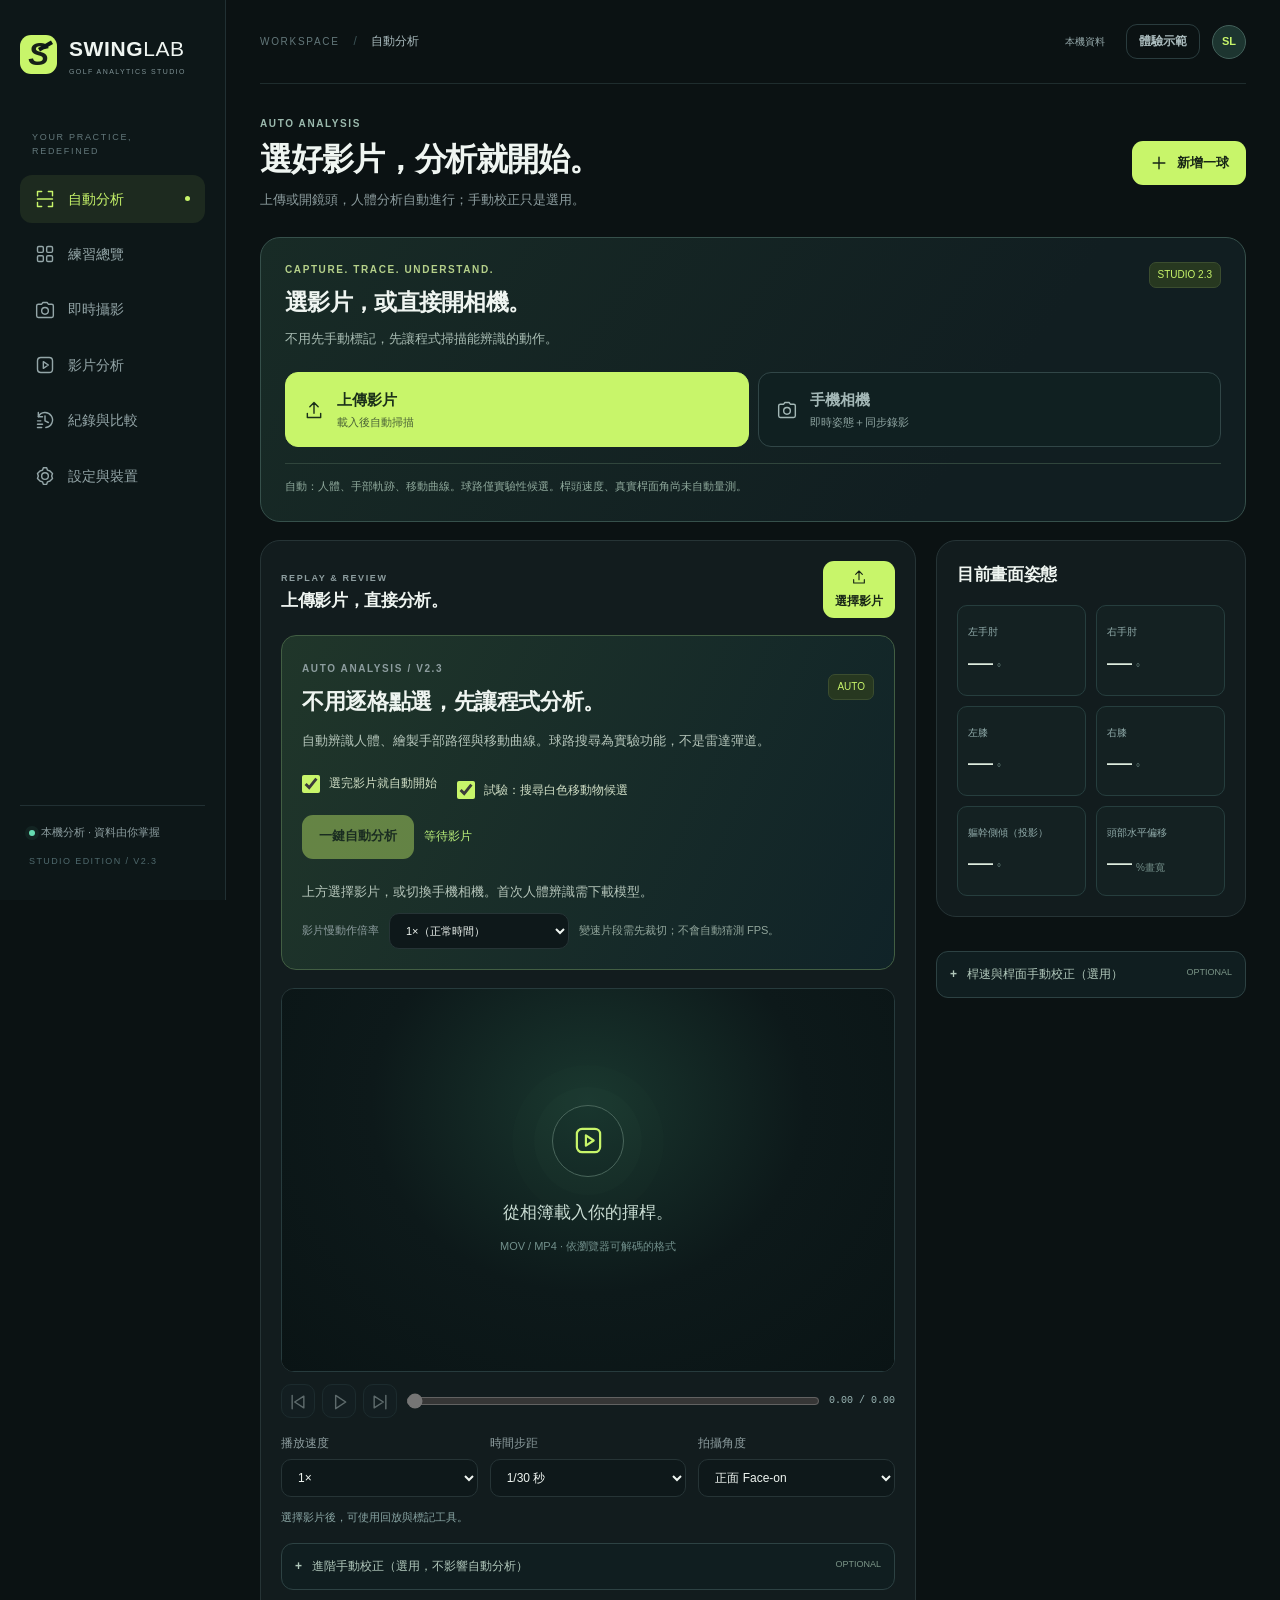
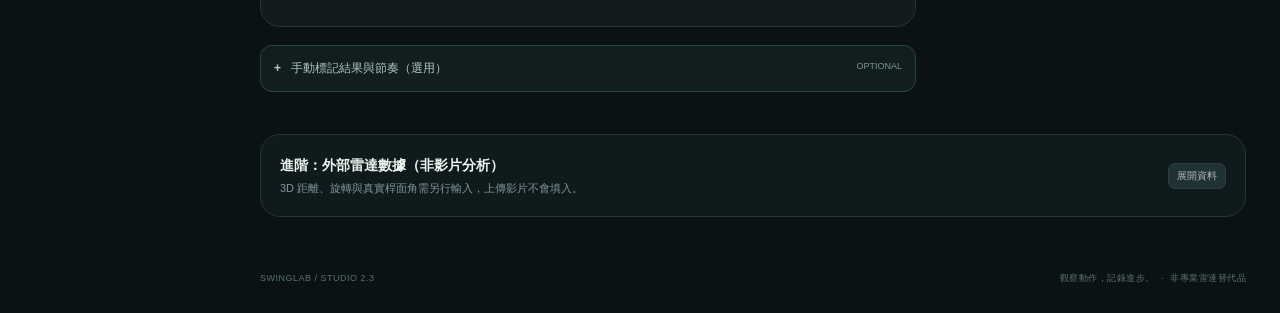
==== commit bbeb2fcf: "Add files via upload" ====
--- a/source/index.html
+++ b/source/index.html
@@ -6,17 +6,17 @@
 <meta content="#0b1313" name="theme-color"/><meta content="yes" name="apple-mobile-web-app-capable"/>
 <meta content="SwingLab" name="apple-mobile-web-app-title"/>
 <meta content="手機高爾夫姿態分析、影片標記、練習紀錄與彈道資料視覺化。" name="description"/>
-<title>SwingLab — 高爾夫分析工作室</title>
+<title>SwingLab V2.3 - 自動揮桿分析</title>
 <link href="assets/icon.svg" rel="icon" type="image/svg+xml"/>
-<link href="styles.css?v=2.2.0" rel="stylesheet"/>
+<link href="styles.css?v=2.3.0" rel="stylesheet"/>
 </head>
 <body>
 <div id="app">
 <aside class="sidebar">
-<a aria-label="SwingLab 首頁" class="brand" href="#overview"><span class="brand-mark">S<span></span></span><span>SWING<span class="brand-light">LAB</span><small>GOLF ANALYTICS STUDIO</small></span></a>
+<a aria-label="SwingLab 首頁" class="brand" href="#flight"><span class="brand-mark">S<span></span></span><span>SWING<span class="brand-light">LAB</span><small>GOLF ANALYTICS STUDIO</small></span></a>
 <div class="side-label">YOUR PRACTICE, REDEFINED</div>
 <nav aria-label="主要功能" class="desktop-nav"></nav>
-<div class="sidebar-bottom"><span class="connection-dot"></span>本機分析 · 資料由你掌握<small>STUDIO EDITION / V2.2</small></div>
+<div class="sidebar-bottom"><span class="connection-dot"></span>本機分析 · 資料由你掌握<small>STUDIO EDITION / V2.3</small></div>
 </aside>
 <main class="main">
 <header class="topbar"><div class="mobile-brand"><span class="brand-mark">S<span></span></span><b>SWINGLAB</b></div><div class="breadcrumb"><span>WORKSPACE</span><span class="slash">/</span><b id="breadcrumb">練習總覽</b></div><div class="header-actions"><span class="chip subtle" id="sourceChip">本機資料</span><button class="btn ghost small" id="demoToggle" type="button">體驗示範</button><a aria-label="設定" class="avatar" href="#settings">SL</a></div></header>
@@ -45,8 +45,8 @@
 </div><aside class="analysis-aside"><div class="panel"><div class="panel-top"><div><span class="eyebrow">POSE / 2D PROJECTION</span><h2>即時動作數據</h2></div></div><div class="pose-metrics" id="liveMetrics"></div><button class="btn secondary full" disabled="" id="resetBaseline">設為預備姿勢基準</button><p class="hint">這是畫面上的 2D 投影角度，不代表真實三維肩髖旋轉。關節被遮住時不顯示數值。</p></div><div class="coach-card"><span class="eyebrow">FRAME IT RIGHT</span><h3>拍對，才看得清楚。</h3><div class="position-guide"><div class="guide-camera" data-icon="camera"></div><div class="guide-line"></div><div class="guide-body" data-icon="person"></div></div><p id="liveGuide">正面：鏡頭朝向胸口，固定於手部附近高度，全身與球桿盡量完整入鏡。</p><div class="tip-chips"><span>固定腳架</span><span>光線充足</span><span>避免超廣角</span></div></div></aside></div>
 </section>
 <section aria-label="影片分析" class="page" hidden="" id="page-video">
-<div class="video-layout"><div><div class="panel" id="reviewMainPanel"><div class="panel-top"><div><span class="eyebrow">REPLAY &amp; REVIEW</span><h2>慢下來，看清每個細節。</h2></div><label class="btn primary small file-button"><span data-icon="upload"></span>選擇影片<input accept="video/*,.mp4,.mov" hidden="" id="videoFile" type="file"/></label></div><div class="review-workflow" id="reviewWorkflow">
-<div class="workflow-heading"><strong>這支影片，要看什麼？</strong><span class="chip accent">V2.2</span></div>
+<div class="video-layout"><div><div class="panel" id="reviewMainPanel"><div class="panel-top"><div><span class="eyebrow">REPLAY &amp; REVIEW</span><h2>上傳影片，直接分析。</h2></div><label class="btn primary small file-button"><span data-icon="upload"></span>選擇影片<input accept="video/*,.mp4,.mov" hidden="" id="videoFile" type="file"/></label></div><div class="review-workflow" id="reviewWorkflow">
+<div class="workflow-heading"><strong>這支影片，要看什麼？</strong><span class="chip accent">V2.3</span></div>
 <p id="reviewReadyHint" role="status">先選擇影片，再選一個分析項目。</p>
 <div class="task-grid">
 <button data-go-task="ball"><b>01 球路</b><small id="taskBallState">逐點標記影像軌跡</small></button>
@@ -74,15 +74,15 @@
 <h3>影像速度校正</h3><label>兩個比例點之間的實際長度（cm）<input id="scaleCm" max="1000" min="0.1" placeholder="請輸入真實量過的長度" step="any" type="number" value=""/></label><p class="hint" id="scaleState">比例尚未設定；不使用預設長度冒充校正。</p><label>慢動作倍率（播放秒 ÷ 實際秒）<select id="slowRatio"><option value="1">1×（正常時間）</option><option value="2">2×</option><option value="4">4×</option><option value="8">8×</option></select></label><p class="hint">參考長度須與桿頭運動位於相近深度。選步距不會自動辨識拍攝 FPS；變速片段應先裁切成固定倍率。</p><div class="estimate-card"><span>桿頭投影速度 · 2D 估算</span><strong id="projectedSpeed">—<small> km/h</small></strong><p id="projectedInfo">先設比例，再於不同時間標記桿頭。不是雷達 Club Speed。</p></div><div class="estimate-card face-estimate"><span>桿面標記方向差 · 2D</span><strong id="projectedFace">—<small>°</small></strong><p id="projectedFaceInfo">各點兩點設定「目標方向」和「桿面朝向」箭頭。不等於真實桿面開閉角。</p></div><div class="control-row"><button class="btn primary full" disabled="" id="saveVideoShot">儲存這次分析</button><button class="btn secondary full" disabled="" id="exportAnalysis">匯出分析 JSON</button><button class="btn secondary full" disabled="" id="downloadReviewSource">另存原始影片</button></div></div>
 <div class="panel"><div class="panel-top"><h2>目前畫面姿態</h2></div><div class="pose-metrics" id="videoMetrics"></div></div></aside></div>
 </section>
-<section aria-label="彈道與桿面" class="page" hidden="" id="page-flight">
+<section aria-label="自動分析" class="page" hidden="" id="page-flight">
 <div class="flight-workbench">
-<div class="flight-intro"><div><p class="eyebrow">CAPTURE. TRACE. UNDERSTAND.</p><h2>從畫面，找出這一桿的線索。</h2><p>上傳影片或直接開鏡頭；錄完就在這裡回放、標記與保存。</p></div><span class="chip accent">STUDIO 2.2</span></div>
+<div class="flight-intro"><div><p class="eyebrow">CAPTURE. TRACE. UNDERSTAND.</p><h2>選影片，或直接開相機。</h2><p>不用先手動標記，先讓程式掃描能辨識的動作。</p></div><span class="chip accent">STUDIO 2.3</span></div>
 <div aria-label="影像來源" class="flight-mode-tabs" role="tablist">
-<button aria-controls="flightReviewHost" aria-selected="true" class="active" data-mode="video" id="flightModeVideo" role="tab"><span data-icon="upload"></span><span><b>上傳影片</b><small>相簿與錄後回放</small></span></button>
+<button aria-controls="flightReviewHost" aria-selected="true" class="active" data-mode="video" id="flightModeVideo" role="tab"><span data-icon="upload"></span><span><b>上傳影片</b><small>載入後自動掃描</small></span></button>
 <button aria-controls="flightCaptureHost" aria-selected="false" data-mode="camera" id="flightModeCamera" role="tab" tabindex="-1"><span data-icon="camera"></span><span><b>手機相機</b><small>即時姿態＋同步錄影</small></span></button>
 </div>
 <div class="flight-steps"><span><b>01</b>選擇來源</span><span><b>02</b>回放定位</span><span><b>03</b>標記與校正</span><span><b>04</b>保存分析</span></div>
-<p class="flight-boundary"><span class="connection-dot"></span>即時：人體姿態。錄後：手動標球路、校正桿速、比較桿面方向線。不會自動產生雷達數據。</p>
+<p class="flight-boundary">自動：人體、手部軌跡、移動曲線。球路僅實驗性候選。桿頭速度、真實桿面角尚未自動量測。</p>
 </div>
 <div class="flight-summary" hidden="" id="flightSummary">
 <div><span>本段影片</span><strong id="flightClipLength">—</strong><small id="flightClipSource">尚未載入</small></div>
@@ -113,19 +113,19 @@
 <div class="panel"><div class="panel-top"><div><span class="eyebrow">PRIVATE BY DESIGN</span><h2>資料保管</h2></div></div><p class="hint readable">擊球資料保存在本機瀏覽器，影片使用 IndexedDB 儲存。清除網站資料、瀏覽器回收空間、或換裝置，都可能遺失內容。JSON 備份只含擊球數據；影片與逐幀分析 JSON 請另外下載。</p><div class="control-row"><button class="btn secondary" id="requestPersistence">請求保留儲存空間</button><button class="btn secondary" id="migrateLegacy">讀取舊版紀錄</button></div><div class="status-line" id="storageInfo">正在檢查本機儲存空間…</div><hr/><button class="btn danger full" id="clearAll">刪除本機 SwingLab 紀錄</button></div></div>
 <div class="panel"><div class="panel-top"><h2>功能與量測邊界</h2><span class="chip">不混淆示意與實測</span></div><div class="boundary-grid"><div><b>手機直接可用</b><p>即時人體骨架、2D 關節角度、同步原始錄影、影片回放、逐時點標記、比較與匯出。</p></div><div><b>需要校正或輸入</b><p>2D 桿頭投影速度要有尺度和時間校正。球路線由逐幀點選；3D 彈道是根據數據的示意重建。</p></div><div><b>仍需外部量測</b><p>可靠的球速、旋轉、桿面角與完整彈道數據需合適感測設備與協定，本版提供輸入、匯入和視覺化。</p></div></div></div>
 </section>
-<footer class="footer"><span>SWINGLAB / STUDIO 2.2</span><span>觀察動作，記錄進步。<span class="footer-dot">·</span>非專業雷達替代品</span></footer>
+<footer class="footer"><span>SWINGLAB / STUDIO 2.3</span><span>觀察動作，記錄進步。<span class="footer-dot">·</span>非專業雷達替代品</span></footer>
 </main><nav aria-label="手機功能選單" class="mobile-nav"></nav>
 </div>
 <div class="modal-backdrop" hidden="" id="shotModal"><section aria-labelledby="shotModalTitle" aria-modal="true" class="modal" role="dialog"><div class="modal-header"><div><p class="eyebrow">SHOT DETAILS</p><h2 id="shotModalTitle">新增一球</h2></div><button aria-label="關閉" class="icon-btn modal-close"><span data-icon="close"></span></button></div><form id="shotForm"><div class="modal-body"><div class="notice neutral">這裡是手動輸入或外部數據。未提供的欄位留白，不會從人體姿態自動補值。</div><input id="shotID" type="hidden"/><div class="control-row"><label>球桿<select class="club-options" id="formClub"></select></label><label>日期時間<input id="formDate" required="" type="datetime-local"/></label></div><div class="input-metrics" id="shotFields"></div><label>備註<textarea id="formNotes" maxlength="500" placeholder="球路、手感，或本球想改善的地方" rows="2"></textarea></label><p class="error-text" id="shotFormError"></p></div><div class="modal-footer"><button class="btn secondary modal-close" type="button">取消</button><button class="btn primary" type="submit">儲存這一球</button></div></form></section></div>
 <div class="modal-backdrop" hidden="" id="compareModal"><section aria-labelledby="comparisonTitle" aria-modal="true" class="modal wide" role="dialog"><div class="modal-header"><div><p class="eyebrow">SIDE BY SIDE</p><h2 id="comparisonTitle">逐球比較</h2></div><button aria-label="關閉" class="icon-btn modal-close"><span data-icon="close"></span></button></div><div class="modal-body" id="comparisonContent"></div></section></div>
 <div aria-live="polite" id="toast" role="status"></div>
 <noscript><div class="noscript">此程式需要啟用 JavaScript。</div></noscript>
-<script defer="" src="js/core.js?v=2.2.0"></script>
-<script defer="" src="js/visuals.js?v=2.2.0"></script>
-<script defer="" src="js/pose.js?v=2.2.0"></script>
-<script defer="" src="js/projection.js?v=2.2.0"></script>
-<script defer="" src="js/video.js?v=2.2.0"></script>
-<script defer="" src="js/live.js?v=2.2.0"></script>
-<script defer="" src="js/flight.js?v=2.2.0"></script>
-<script defer="" src="js/feedback.js?v=2.2.0"></script><script defer="" src="js/app.js?v=2.2.0"></script>
+<script defer="" src="js/core.js?v=2.3.0"></script>
+<script defer="" src="js/visuals.js?v=2.3.0"></script>
+<script defer="" src="js/pose.js?v=2.3.0"></script>
+<script defer="" src="js/projection.js?v=2.3.0"></script>
+<script defer="" src="js/auto-core.js?v=2.3.0"></script><script defer="" src="js/video.js?v=2.3.0"></script>
+<script defer="" src="js/live.js?v=2.3.0"></script>
+<script defer="" src="js/flight.js?v=2.3.0"></script>
+<script defer="" src="js/feedback.js?v=2.3.0"></script><script defer="" src="js/auto.js?v=2.3.0"></script><script defer="" src="js/app.js?v=2.3.0"></script>
 </body></html>
--- a/source/styles.css
+++ b/source/styles.css
@@ -51,3 +51,13 @@
 /* 2.2: tools stay beside the video; results are from the current clip. */
 .review-workflow{margin:15px 0;border:1px solid #324a3b;border-radius:13px;background:#132822;padding:15px}.workflow-heading{display:flex;align-items:center;justify-content:space-between}.review-workflow p{font-size:12px;color:#a2baaa;margin:8px 0 12px}.review-workflow .error{color:#ffb49f}.task-grid{display:grid;grid-template-columns:repeat(4,minmax(0,1fr));gap:7px}.task-grid button{padding:13px 9px;text-align:left;border-radius:10px;background:#1d3630;color:#deecd9;border:1px solid #355247;min-height:70px}.task-grid button:hover{border-color:#b6e476}.task-grid b{font-size:12px;display:block}.task-grid small{display:block;color:#a0b5a3;font-size:10px;line-height:1.5;margin-top:4px}.inline-toolbox{margin:12px 0;padding:12px;background:#112021;border:1px solid #304744;border-radius:12px}.inline-toolbox .tool-grid{grid-template-columns:repeat(4,minmax(0,1fr))}.inline-toolbox .tool-grid button{min-height:52px;padding:8px 3px}.inline-toolbox .tool-grid .icon{width:17px;height:17px}.inline-toolbox .control-row{margin-top:9px;gap:5px}.inline-toolbox .btn{padding:8px 7px;min-width:0;font-size:11px}.inline-toolbox #toolHelp{min-height:34px;margin-top:10px;font-size:12px}.quick-scale{display:grid;grid-template-columns:1fr 1fr;gap:5px;align-items:center;background:#20352a;border-radius:9px;padding:9px;margin:9px 0}.quick-scale input{width:100%}.quick-scale small{grid-column:1/-1}.marking-hud{position:absolute;left:10px;right:10px;top:10px;background:#06140ee8;border:1px solid #84a665aa;border-radius:9px;padding:8px 10px;pointer-events:none;color:#e0f1ca;z-index:3;display:flex;flex-direction:column;gap:2px}.marking-hud b{font-size:12px}.marking-hud span{font-size:11px}.media-stage.upload-stage{scroll-margin:80px;aspect-ratio:16/10}.review-result-tabs{display:flex;gap:5px;margin:16px 0 10px}.review-result-tabs button{flex:1;background:#1b2b2d;color:#91aaa8;border-radius:9px;font-size:12px;padding:11px 6px}.review-result-tabs button.active{background:#c8f56a;color:#22321b}.review-result-plot{height:260px;background:#0b171b;border:1px solid #304642;border-radius:12px;position:relative;overflow:hidden}.review-result-plot canvas{width:100%;height:100%;display:block}.result-empty{position:absolute;inset:0;display:flex;flex-direction:column;justify-content:center;align-items:center;padding:24px;text-align:center;pointer-events:none;background:#0c181cc7}.result-empty b{font-size:17px;color:#c1d7cd}.result-empty p{font-size:12px;line-height:1.8;color:#8ca79c;margin-top:8px;max-width:390px}.result-detail{font-size:12px;line-height:1.8;color:#b3c8bc;padding:14px 1px;min-height:65px}.result-actions{display:flex;gap:7px;flex-wrap:wrap}.result-actions .btn{flex:1;font-size:12px;min-width:100px}.review-results{margin:18px 0}.review-results .panel-top{gap:8px;align-items:start}.review-results .panel-top .chip{font-size:9px;white-space:normal;max-width:110px}.mark-details{margin-top:18px;border-top:1px solid #304642;padding-top:12px}.mark-details summary{cursor:pointer;color:#acc6b3}.mark-details .hint{margin:12px 0}.mark-details table{width:100%;white-space:nowrap}.mark-details td,.mark-details th{padding:10px 7px;border-bottom:1px solid #213335;text-align:left;font-size:11px}.external-warning{padding:15px;border:1px solid #5b4c31;background:#28251c;color:#d4c29d;font-size:12px;line-height:1.8;border-radius:10px;margin-bottom:17px}.external-warning button{display:block;margin-top:10px}.status-line{overflow-wrap:anywhere}.review-results .table-scroll{max-height:300px}.flight-context{font-size:12px!important}.flight-summary{margin-bottom:10px}.flight-host .video-layout{align-items:start}.flight-host .video-layout>.analysis-aside{align-self:start}
 @media(max-width:700px){.review-workflow{padding:12px}.task-grid{grid-template-columns:1fr 1fr}.task-grid button{padding:11px;min-height:62px}.task-grid small{font-size:10px}.review-workflow p{font-size:12px}.media-stage.upload-stage{aspect-ratio:4/3!important;max-height:56vh!important}.inline-toolbox{padding:9px}.inline-toolbox .tool-grid{gap:5px}.inline-toolbox .tool-grid button{font-size:11px!important}.review-result-plot{height:250px}.review-result-tabs button{font-size:11px;padding:10px 4px}.result-actions .btn{font-size:11px;min-width:100px}.result-detail{font-size:12px}.review-results h2{font-size:16px}.marking-hud{left:6px;right:6px;top:6px;padding:6px 8px}.marking-hud b{font-size:11px}.marking-hud span{font-size:10px}.quick-scale{font-size:11px}.flight-summary strong{font-size:22px}.flight-steps{display:none}.flight-workbench{padding:12px}.flight-boundary{font-size:11px}.page-flight .flight-summary{margin-top:8px}}
+/* V2.3: automatic first, optional manual workbench. */
+.auto-workbench{padding:20px;border-radius:15px;background:linear-gradient(115deg,#20362a,#102328);border:1px solid #425e43;margin:12px 0 18px}
+.auto-intro{display:flex;align-items:center;justify-content:space-between;gap:12px}.auto-intro h2{font-size:22px;margin-top:6px}.auto-workbench>p{color:#b6c6bb;font-size:13px;line-height:1.8;margin:10px 0}.auto-options{display:flex;gap:9px 20px;flex-wrap:wrap;margin:15px 0}.auto-options label{display:flex;align-items:center;gap:9px;font-size:12px;color:#d1dfc6}.auto-options input{width:18px;height:18px;accent-color:#c8f56a;flex-shrink:0}
+.auto-actions{display:flex;gap:10px;flex-wrap:wrap;align-items:center}.auto-actions .btn{min-height:44px}.auto-actions span{color:#b9ef79;font-size:12px;font-variant-numeric:tabular-nums}.auto-timing{display:flex;gap:10px;align-items:center;font-size:11px;flex-wrap:wrap;margin-top:10px}.auto-timing select{width:180px}.auto-timing small{color:#91a59b}
+.auto-results{margin-top:18px}.auto-kpis{display:grid;grid-template-columns:repeat(3,minmax(0,1fr));gap:8px}.auto-kpis>div{background:#14272a;padding:15px 13px;border:1px solid #2a4140;border-radius:12px;min-width:0}.auto-kpis span{font-size:11px;color:#a2bbb2;display:block}.auto-kpis b{font-size:26px;display:block;font-weight:600;margin-top:5px}.auto-kpis small{font-size:10px;color:#8da7a1;margin-left:4px;font-weight:400}
+.auto-chart-grid{display:grid;grid-template-columns:1fr 1fr;gap:12px;margin:18px 0}.auto-chart-grid h3,.auto-candidates h3{font-size:14px;margin-bottom:8px}.auto-chart-grid small{display:block;font-size:10px;color:#93a9a1;font-weight:400}.auto-chart{border:1px solid #2e4547;background:#0b181d;border-radius:10px;overflow:hidden;min-height:160px}.auto-chart svg{display:block;width:100%;height:100%;min-height:160px}.auto-empty{display:flex;align-items:center;justify-content:center;min-height:170px;color:#7f9b91;font-size:12px;padding:18px;text-align:center}.auto-events{display:flex;gap:8px;flex-wrap:wrap}.auto-angle-summary{display:grid;grid-template-columns:repeat(3,1fr);gap:8px;margin:15px 0}.auto-angle-summary>div{padding:10px;background:#172728;border-radius:9px}.auto-angle-summary span{display:block;color:#94aca3;font-size:10px}.auto-angle-summary b{font-size:15px;display:block;font-variant-numeric:tabular-nums}.auto-angle-summary small{font-size:10px;font-weight:400}
+.auto-candidates{margin:18px 0;padding:15px;border:1px solid #53435c;background:#1c212b;border-radius:12px}.auto-candidates p{font-size:12px;color:#c9b5d0;line-height:1.8}.auto-candidates>small{font-size:11px;color:#a49eb1;line-height:1.8;display:block;margin-top:10px}.auto-candidates #candidateControls{display:flex;align-items:end;flex-wrap:wrap;gap:10px;margin:10px 0}.auto-candidates select{max-width:100%}.auto-boundary{display:flex;flex-direction:column;gap:5px;font-size:12px;padding:14px;border-radius:11px;background:#272920;color:#d3ccac;line-height:1.8;margin:18px 0}
+.auto-advanced{border:1px solid #2d4243;border-radius:12px;padding:13px;margin:16px 0;background:#101e20;min-width:0}.auto-advanced>summary{cursor:pointer;color:#b0c7ba;display:flex;justify-content:space-between;gap:10px;font-size:12px;list-style:none}.auto-advanced>summary:before{content:'+';font-weight:700}.auto-advanced[open]>summary:before{content:'-';}.auto-advanced summary small{margin-left:auto;font-size:9px;color:#7b9587}.auto-advanced[open]>summary{margin-bottom:16px}.auto-advanced .panel{padding:14px}.auto-advanced .review-results{margin-top:0}.flight-summary{display:none!important}.flight-context:not(.error){display:none}.flight-steps{display:none}#autoStatus.error{color:#ffb49f}#autoResults{scroll-margin-top:20px}
+@media(max-width:720px){.auto-workbench{padding:14px;margin-top:10px}.auto-intro h2{font-size:17px}.auto-intro .chip{display:none}.auto-workbench>p{font-size:12px}.auto-options{display:grid;gap:10px}.auto-kpis{grid-template-columns:1fr 1fr}.auto-kpis>div:last-child{grid-column:1/-1;display:flex;align-items:center;justify-content:space-between}.auto-kpis>div:last-child b{margin:0;font-size:22px}.auto-kpis b{font-size:23px}.auto-kpis small{font-size:9px}.auto-chart-grid{grid-template-columns:1fr}.auto-advanced{padding:11px}.auto-candidates{padding:12px}.auto-intro .eyebrow{font-size:9px}.auto-actions .btn{font-size:12px}.auto-advanced>summary{font-size:11px}.auto-angle-summary{grid-template-columns:1fr 1fr}.auto-angle-summary b{font-size:16px}.flight-workbench{margin-bottom:12px}.flight-boundary{font-size:11px}.auto-results>.panel-top h2{font-size:17px}}
+.auto-workbench .auto-options label{flex-direction:row;justify-content:flex-start;align-items:center;text-align:left}.auto-workbench .auto-timing{flex-direction:row}.auto-workbench .auto-options input{margin:0}.auto-workbench .status-line{min-height:0}
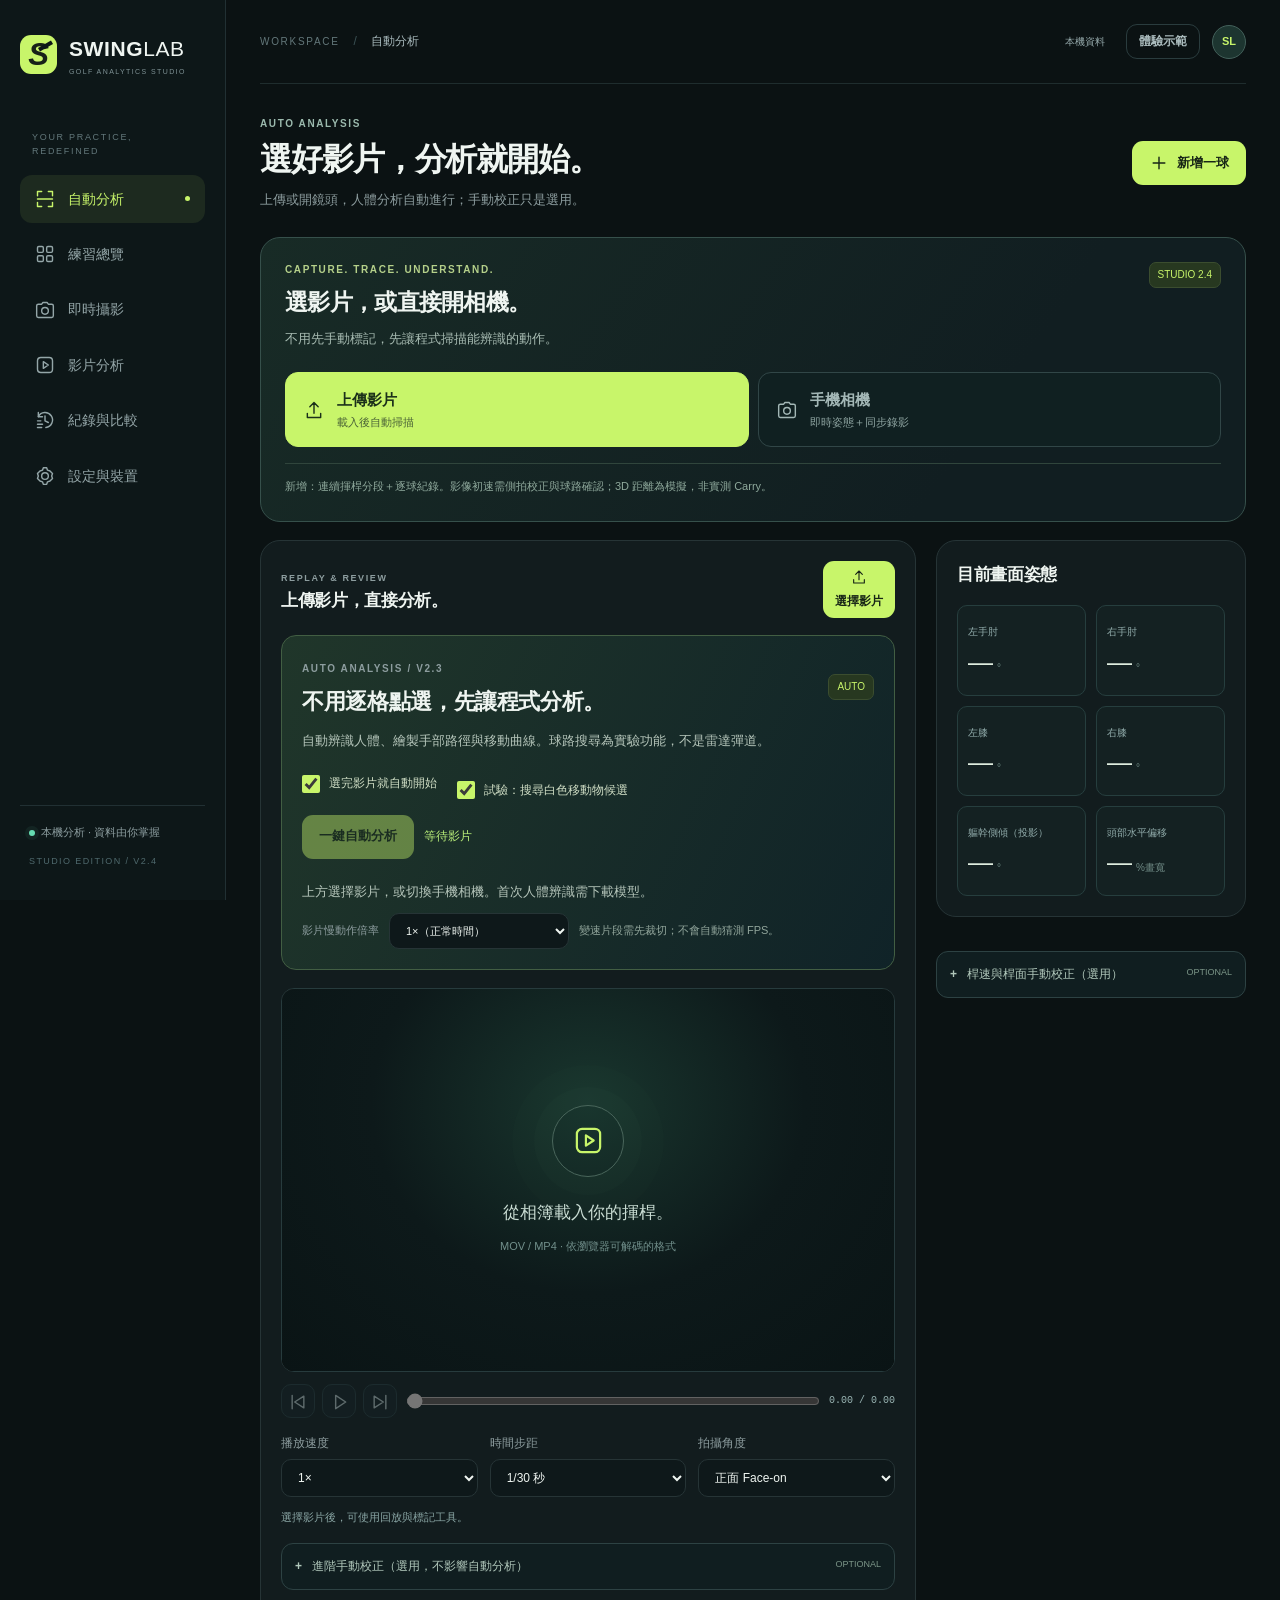
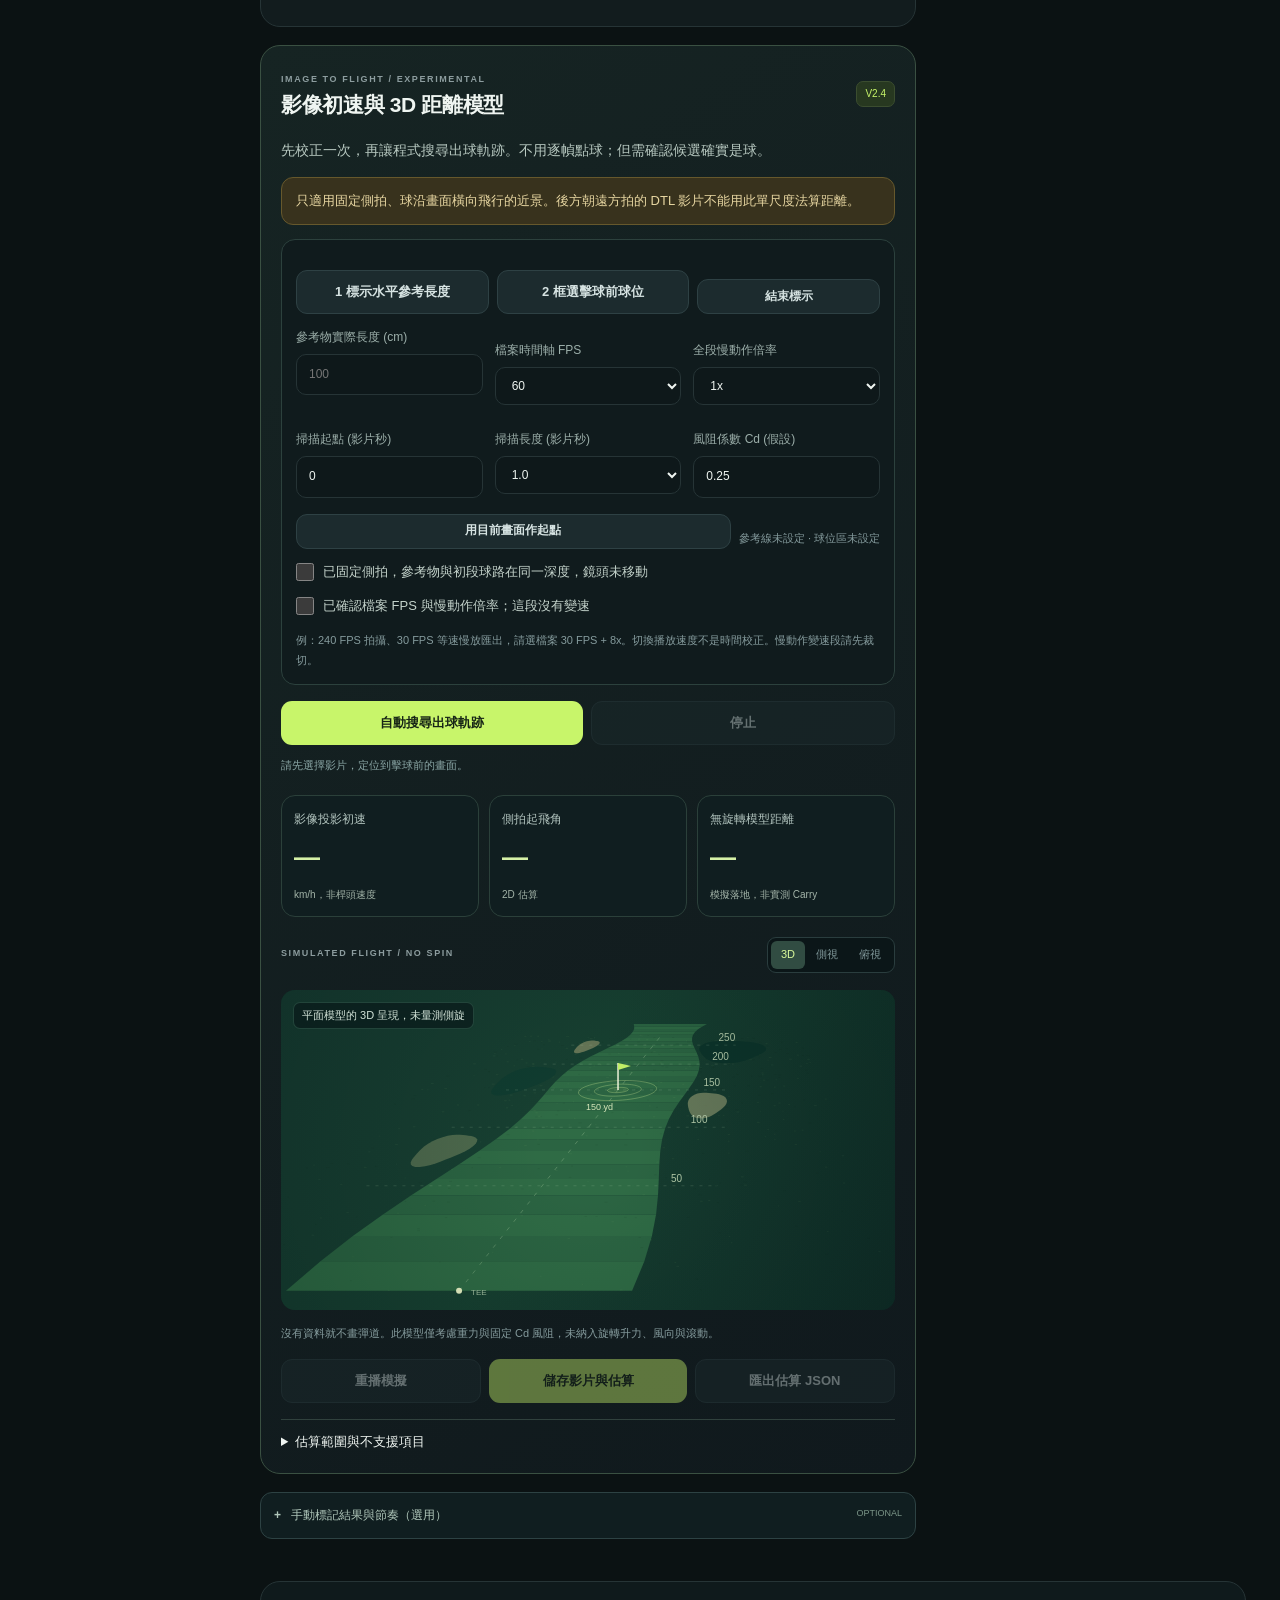
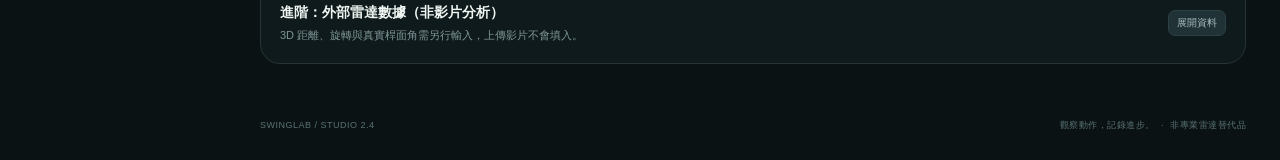
==== commit f72b7dcf: "Add files via upload" ====
--- a/source/index.html
+++ b/source/index.html
@@ -6,9 +6,9 @@
 <meta content="#0b1313" name="theme-color"/><meta content="yes" name="apple-mobile-web-app-capable"/>
 <meta content="SwingLab" name="apple-mobile-web-app-title"/>
 <meta content="手機高爾夫姿態分析、影片標記、練習紀錄與彈道資料視覺化。" name="description"/>
-<title>SwingLab V2.3 - 自動揮桿分析</title>
+<title>SwingLab V2.4 - 自動揮桿分析</title>
 <link href="assets/icon.svg" rel="icon" type="image/svg+xml"/>
-<link href="styles.css?v=2.3.0" rel="stylesheet"/>
+<link href="styles.css?v=2.4.0" rel="stylesheet"/>
 </head>
 <body>
 <div id="app">
@@ -16,7 +16,7 @@
 <a aria-label="SwingLab 首頁" class="brand" href="#flight"><span class="brand-mark">S<span></span></span><span>SWING<span class="brand-light">LAB</span><small>GOLF ANALYTICS STUDIO</small></span></a>
 <div class="side-label">YOUR PRACTICE, REDEFINED</div>
 <nav aria-label="主要功能" class="desktop-nav"></nav>
-<div class="sidebar-bottom"><span class="connection-dot"></span>本機分析 · 資料由你掌握<small>STUDIO EDITION / V2.3</small></div>
+<div class="sidebar-bottom"><span class="connection-dot"></span>本機分析 · 資料由你掌握<small>STUDIO EDITION / V2.4</small></div>
 </aside>
 <main class="main">
 <header class="topbar"><div class="mobile-brand"><span class="brand-mark">S<span></span></span><b>SWINGLAB</b></div><div class="breadcrumb"><span>WORKSPACE</span><span class="slash">/</span><b id="breadcrumb">練習總覽</b></div><div class="header-actions"><span class="chip subtle" id="sourceChip">本機資料</span><button class="btn ghost small" id="demoToggle" type="button">體驗示範</button><a aria-label="設定" class="avatar" href="#settings">SL</a></div></header>
@@ -46,7 +46,7 @@
 </section>
 <section aria-label="影片分析" class="page" hidden="" id="page-video">
 <div class="video-layout"><div><div class="panel" id="reviewMainPanel"><div class="panel-top"><div><span class="eyebrow">REPLAY &amp; REVIEW</span><h2>上傳影片，直接分析。</h2></div><label class="btn primary small file-button"><span data-icon="upload"></span>選擇影片<input accept="video/*,.mp4,.mov" hidden="" id="videoFile" type="file"/></label></div><div class="review-workflow" id="reviewWorkflow">
-<div class="workflow-heading"><strong>這支影片，要看什麼？</strong><span class="chip accent">V2.3</span></div>
+<div class="workflow-heading"><strong>這支影片，要看什麼？</strong><span class="chip accent">V2.4</span></div>
 <p id="reviewReadyHint" role="status">先選擇影片，再選一個分析項目。</p>
 <div class="task-grid">
 <button data-go-task="ball"><b>01 球路</b><small id="taskBallState">逐點標記影像軌跡</small></button>
@@ -76,13 +76,13 @@
 </section>
 <section aria-label="自動分析" class="page" hidden="" id="page-flight">
 <div class="flight-workbench">
-<div class="flight-intro"><div><p class="eyebrow">CAPTURE. TRACE. UNDERSTAND.</p><h2>選影片，或直接開相機。</h2><p>不用先手動標記，先讓程式掃描能辨識的動作。</p></div><span class="chip accent">STUDIO 2.3</span></div>
+<div class="flight-intro"><div><p class="eyebrow">CAPTURE. TRACE. UNDERSTAND.</p><h2>選影片，或直接開相機。</h2><p>不用先手動標記，先讓程式掃描能辨識的動作。</p></div><span class="chip accent">STUDIO 2.4</span></div>
 <div aria-label="影像來源" class="flight-mode-tabs" role="tablist">
 <button aria-controls="flightReviewHost" aria-selected="true" class="active" data-mode="video" id="flightModeVideo" role="tab"><span data-icon="upload"></span><span><b>上傳影片</b><small>載入後自動掃描</small></span></button>
 <button aria-controls="flightCaptureHost" aria-selected="false" data-mode="camera" id="flightModeCamera" role="tab" tabindex="-1"><span data-icon="camera"></span><span><b>手機相機</b><small>即時姿態＋同步錄影</small></span></button>
 </div>
 <div class="flight-steps"><span><b>01</b>選擇來源</span><span><b>02</b>回放定位</span><span><b>03</b>標記與校正</span><span><b>04</b>保存分析</span></div>
-<p class="flight-boundary">自動：人體、手部軌跡、移動曲線。球路僅實驗性候選。桿頭速度、真實桿面角尚未自動量測。</p>
+<p class="flight-boundary">新增：連續揮桿分段＋逐球紀錄。影像初速需側拍校正與球路確認；3D 距離為模擬，非實測 Carry。</p>
 </div>
 <div class="flight-summary" hidden="" id="flightSummary">
 <div><span>本段影片</span><strong id="flightClipLength">—</strong><small id="flightClipSource">尚未載入</small></div>
@@ -113,19 +113,19 @@
 <div class="panel"><div class="panel-top"><div><span class="eyebrow">PRIVATE BY DESIGN</span><h2>資料保管</h2></div></div><p class="hint readable">擊球資料保存在本機瀏覽器，影片使用 IndexedDB 儲存。清除網站資料、瀏覽器回收空間、或換裝置，都可能遺失內容。JSON 備份只含擊球數據；影片與逐幀分析 JSON 請另外下載。</p><div class="control-row"><button class="btn secondary" id="requestPersistence">請求保留儲存空間</button><button class="btn secondary" id="migrateLegacy">讀取舊版紀錄</button></div><div class="status-line" id="storageInfo">正在檢查本機儲存空間…</div><hr/><button class="btn danger full" id="clearAll">刪除本機 SwingLab 紀錄</button></div></div>
 <div class="panel"><div class="panel-top"><h2>功能與量測邊界</h2><span class="chip">不混淆示意與實測</span></div><div class="boundary-grid"><div><b>手機直接可用</b><p>即時人體骨架、2D 關節角度、同步原始錄影、影片回放、逐時點標記、比較與匯出。</p></div><div><b>需要校正或輸入</b><p>2D 桿頭投影速度要有尺度和時間校正。球路線由逐幀點選；3D 彈道是根據數據的示意重建。</p></div><div><b>仍需外部量測</b><p>可靠的球速、旋轉、桿面角與完整彈道數據需合適感測設備與協定，本版提供輸入、匯入和視覺化。</p></div></div></div>
 </section>
-<footer class="footer"><span>SWINGLAB / STUDIO 2.3</span><span>觀察動作，記錄進步。<span class="footer-dot">·</span>非專業雷達替代品</span></footer>
+<footer class="footer"><span>SWINGLAB / STUDIO 2.4</span><span>觀察動作，記錄進步。<span class="footer-dot">·</span>非專業雷達替代品</span></footer>
 </main><nav aria-label="手機功能選單" class="mobile-nav"></nav>
 </div>
 <div class="modal-backdrop" hidden="" id="shotModal"><section aria-labelledby="shotModalTitle" aria-modal="true" class="modal" role="dialog"><div class="modal-header"><div><p class="eyebrow">SHOT DETAILS</p><h2 id="shotModalTitle">新增一球</h2></div><button aria-label="關閉" class="icon-btn modal-close"><span data-icon="close"></span></button></div><form id="shotForm"><div class="modal-body"><div class="notice neutral">這裡是手動輸入或外部數據。未提供的欄位留白，不會從人體姿態自動補值。</div><input id="shotID" type="hidden"/><div class="control-row"><label>球桿<select class="club-options" id="formClub"></select></label><label>日期時間<input id="formDate" required="" type="datetime-local"/></label></div><div class="input-metrics" id="shotFields"></div><label>備註<textarea id="formNotes" maxlength="500" placeholder="球路、手感，或本球想改善的地方" rows="2"></textarea></label><p class="error-text" id="shotFormError"></p></div><div class="modal-footer"><button class="btn secondary modal-close" type="button">取消</button><button class="btn primary" type="submit">儲存這一球</button></div></form></section></div>
 <div class="modal-backdrop" hidden="" id="compareModal"><section aria-labelledby="comparisonTitle" aria-modal="true" class="modal wide" role="dialog"><div class="modal-header"><div><p class="eyebrow">SIDE BY SIDE</p><h2 id="comparisonTitle">逐球比較</h2></div><button aria-label="關閉" class="icon-btn modal-close"><span data-icon="close"></span></button></div><div class="modal-body" id="comparisonContent"></div></section></div>
 <div aria-live="polite" id="toast" role="status"></div>
 <noscript><div class="noscript">此程式需要啟用 JavaScript。</div></noscript>
-<script defer="" src="js/core.js?v=2.3.0"></script>
-<script defer="" src="js/visuals.js?v=2.3.0"></script>
-<script defer="" src="js/pose.js?v=2.3.0"></script>
-<script defer="" src="js/projection.js?v=2.3.0"></script>
-<script defer="" src="js/auto-core.js?v=2.3.0"></script><script defer="" src="js/video.js?v=2.3.0"></script>
-<script defer="" src="js/live.js?v=2.3.0"></script>
-<script defer="" src="js/flight.js?v=2.3.0"></script>
-<script defer="" src="js/feedback.js?v=2.3.0"></script><script defer="" src="js/auto.js?v=2.3.0"></script><script defer="" src="js/app.js?v=2.3.0"></script>
+<script defer="" src="js/core.js?v=2.4.0"></script>
+<script defer="" src="js/visuals.js?v=2.4.0"></script>
+<script defer="" src="js/pose.js?v=2.4.0"></script>
+<script defer="" src="js/projection.js?v=2.4.0"></script>
+<script defer="" src="js/auto-core.js?v=2.4.0"></script><script defer="" src="js/video.js?v=2.4.0"></script>
+<script defer="" src="js/live.js?v=2.4.0"></script>
+<script defer="" src="js/flight.js?v=2.4.0"></script>
+<script defer="" src="js/feedback.js?v=2.4.0"></script><script defer="" src="js/auto.js?v=2.4.0"></script><script defer src="js/motion-core.js?v=2.4.0"></script><script defer src="js/session.js?v=2.4.0"></script><script defer src="js/launch.js?v=2.4.0"></script><script defer src="js/app.js?v=2.4.0"></script>
 </body></html>
--- a/source/styles.css
+++ b/source/styles.css
@@ -61,3 +61,21 @@
 .auto-advanced{border:1px solid #2d4243;border-radius:12px;padding:13px;margin:16px 0;background:#101e20;min-width:0}.auto-advanced>summary{cursor:pointer;color:#b0c7ba;display:flex;justify-content:space-between;gap:10px;font-size:12px;list-style:none}.auto-advanced>summary:before{content:'+';font-weight:700}.auto-advanced[open]>summary:before{content:'-';}.auto-advanced summary small{margin-left:auto;font-size:9px;color:#7b9587}.auto-advanced[open]>summary{margin-bottom:16px}.auto-advanced .panel{padding:14px}.auto-advanced .review-results{margin-top:0}.flight-summary{display:none!important}.flight-context:not(.error){display:none}.flight-steps{display:none}#autoStatus.error{color:#ffb49f}#autoResults{scroll-margin-top:20px}
 @media(max-width:720px){.auto-workbench{padding:14px;margin-top:10px}.auto-intro h2{font-size:17px}.auto-intro .chip{display:none}.auto-workbench>p{font-size:12px}.auto-options{display:grid;gap:10px}.auto-kpis{grid-template-columns:1fr 1fr}.auto-kpis>div:last-child{grid-column:1/-1;display:flex;align-items:center;justify-content:space-between}.auto-kpis>div:last-child b{margin:0;font-size:22px}.auto-kpis b{font-size:23px}.auto-kpis small{font-size:9px}.auto-chart-grid{grid-template-columns:1fr}.auto-advanced{padding:11px}.auto-candidates{padding:12px}.auto-intro .eyebrow{font-size:9px}.auto-actions .btn{font-size:12px}.auto-advanced>summary{font-size:11px}.auto-angle-summary{grid-template-columns:1fr 1fr}.auto-angle-summary b{font-size:16px}.flight-workbench{margin-bottom:12px}.flight-boundary{font-size:11px}.auto-results>.panel-top h2{font-size:17px}}
 .auto-workbench .auto-options label{flex-direction:row;justify-content:flex-start;align-items:center;text-align:left}.auto-workbench .auto-timing{flex-direction:row}.auto-workbench .auto-options input{margin:0}.auto-workbench .status-line{min-height:0}
+/* v2.4 capture and calibrated-flight extensions */
+.practice-panel,.launch-panel{border:1px solid #3a5042;margin-top:18px;background:linear-gradient(145deg,#162423,#10191d)}
+.practice-panel .panel-top h2,.launch-panel .panel-top h2{font-size:21px}.check-row{display:flex;align-items:flex-start;gap:9px;font-size:13px;color:#c4d3cb;line-height:1.7;margin:12px 0}.check-row input{width:18px;height:18px;flex:0 0 18px;accent-color:var(--lime);margin:2px 0 0}
+.practice-panel .control-row,.launch-panel .control-row{flex-wrap:wrap;gap:8px;margin-top:12px}
+.practice-shots{display:grid;grid-template-columns:repeat(2,minmax(0,1fr));gap:10px;margin-top:16px}
+.practice-shot{display:flex;align-items:flex-start;gap:12px;background:#0e1b1e;border:1px solid #294039;border-radius:14px;padding:12px;min-width:0}
+.practice-shot img{width:76px;height:86px;border-radius:8px;object-fit:cover}.practice-shot>div{min-width:0}.practice-shot strong{font-size:15px}.practice-shot p{font-size:12px;margin:5px 0}.practice-shot small{font-size:11px;color:#c8d5a7}.practice-shot .control-row{gap:5px}
+.launch-intro{line-height:1.7;color:#b8c9c1}.launch-banner{padding:12px 14px;border-radius:12px;border:1px solid #66582c;background:#38321d;font-size:13px;color:#e7d6a1;line-height:1.7;margin:14px 0}.launch-setup{border:1px solid #2c413d;border-radius:14px;padding:14px;background:#101b1d}
+.launch-fields{display:grid;grid-template-columns:repeat(3,minmax(0,1fr));gap:12px;margin-top:14px}.launch-fields label{min-width:0;font-size:12px;color:#9cafaa;display:flex;flex-direction:column;gap:7px}.launch-fields input,.launch-fields select{width:100%;max-width:100%;min-width:0}
+.launch-overlay{position:absolute!important;inset:0;width:100%;height:100%;z-index:8;pointer-events:none}
+.launch-kpis{display:grid;grid-template-columns:repeat(3,minmax(0,1fr));gap:10px;margin:20px 0}
+.launch-kpis>div{background:#101e20;border:1px solid #2b403a;border-radius:14px;padding:14px 12px;min-width:0}.launch-kpis span{display:block;font-size:12px;color:#b3c5bf}.launch-kpis b{display:block;font-size:26px;color:#d6f1a7;margin:8px 0;font-weight:650}.launch-kpis small{font-size:10px;line-height:1.5;display:block;color:#a3b4a8}
+.launch-range{height:320px;position:relative;border-radius:14px;overflow:hidden}.launch-watermark{position:absolute;top:12px;left:12px;max-width:calc(100% - 24px);font-size:11px}.launch-method{border-top:1px solid #30413d;padding-top:12px;margin-top:16px}.launch-method p{color:#96ada3;font-size:13px;line-height:1.8}.launch-method summary{font-size:13px;cursor:pointer}
+#launchCandidates{margin:16px 0;padding:14px;border-radius:12px;background:#202236}#launchCandidates label:first-child{display:flex;gap:12px;align-items:center}#uploadedSwings{display:flex;flex-wrap:wrap;gap:8px}#uploadedSwings p{flex-basis:100%}.error{color:#f4a697}
+@media(max-width:1000px){.practice-shots{grid-template-columns:1fr}.launch-fields{grid-template-columns:repeat(2,minmax(0,1fr))}}
+@media(max-width:480px){.launch-panel,.practice-panel{padding:14px}.launch-kpis{gap:6px}.launch-kpis b{font-size:21px}.launch-kpis>div{padding:12px 7px}.launch-kpis span{font-size:11px}.launch-range{height:270px}.launch-panel .control-row>.btn{flex:1;white-space:normal}.practice-shot .btn{padding:7px 9px}.launch-setup{padding:10px}}
+
+.practice-panel label.check-row,.launch-panel label.check-row{display:flex;flex-direction:row;align-items:flex-start;grid-template-columns:none}.practice-panel label.check-row input,.launch-panel label.check-row input{flex:0 0 18px;width:18px;height:18px}
